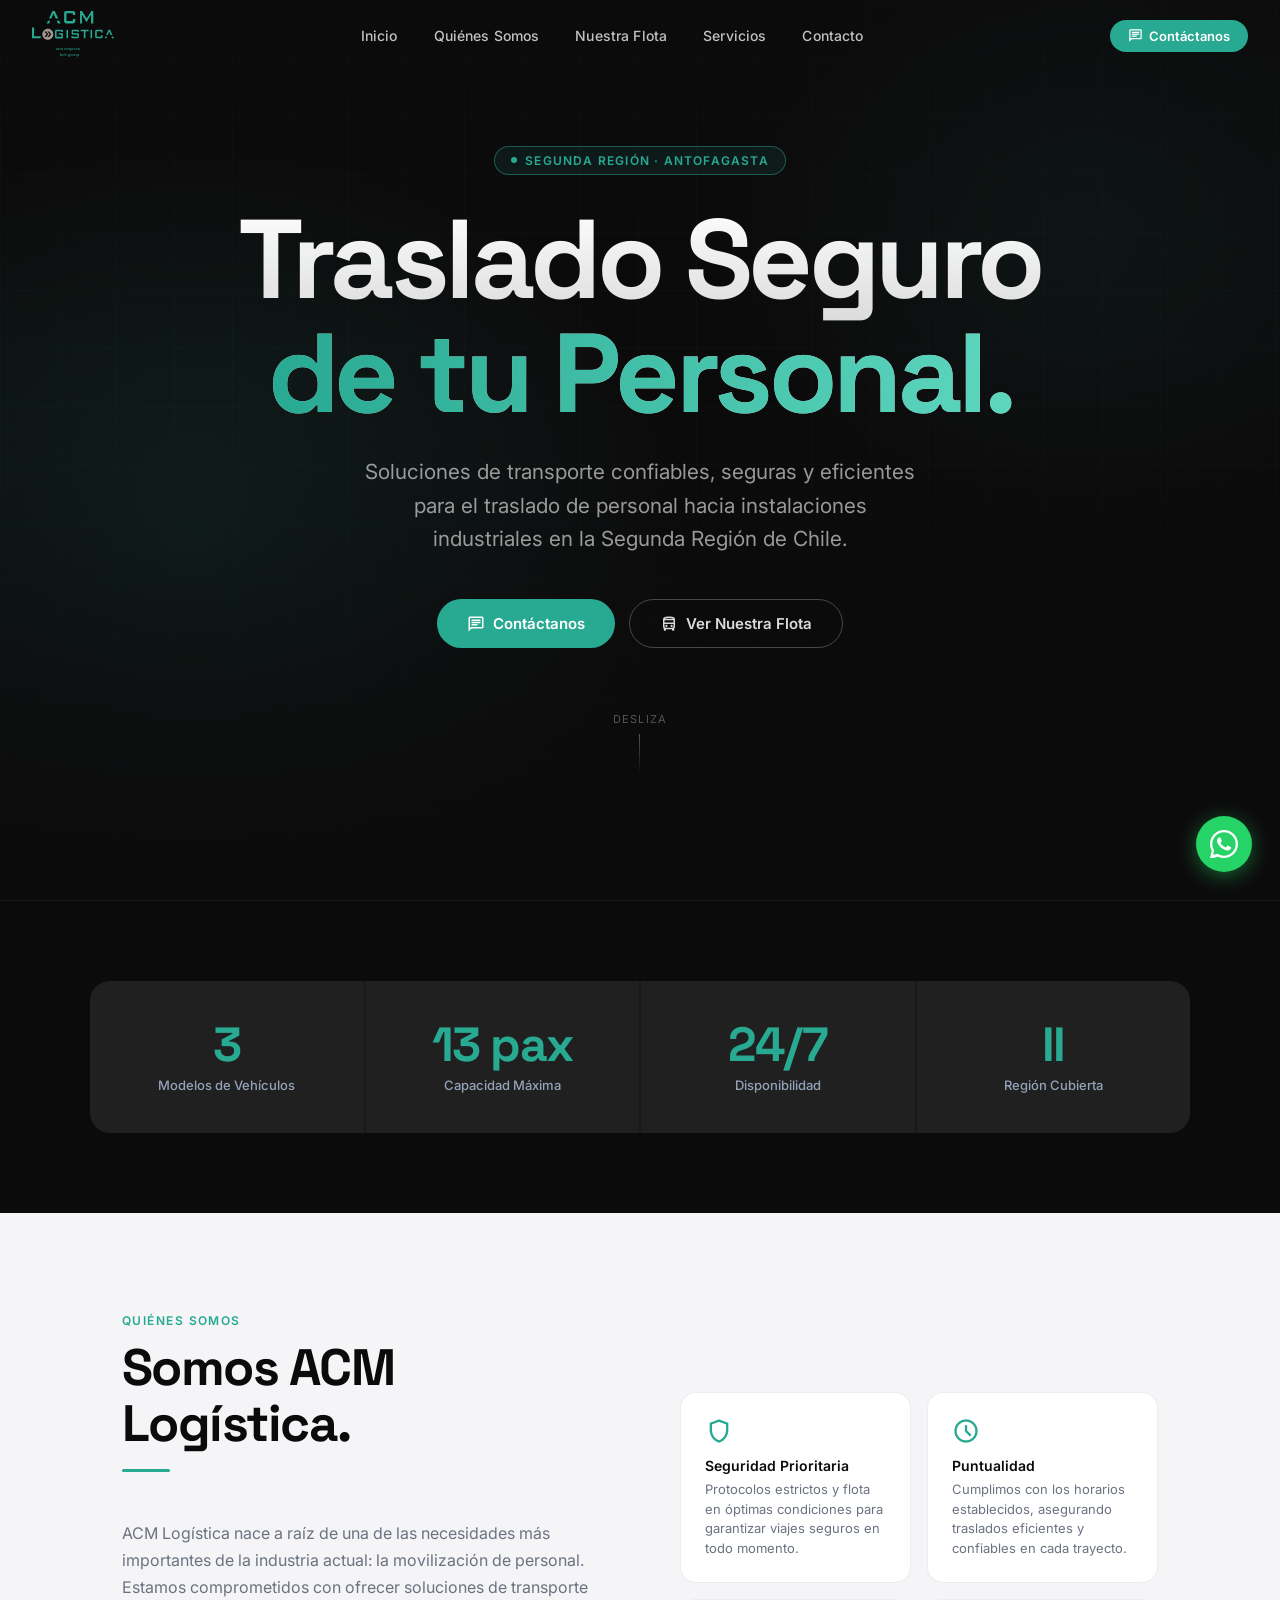
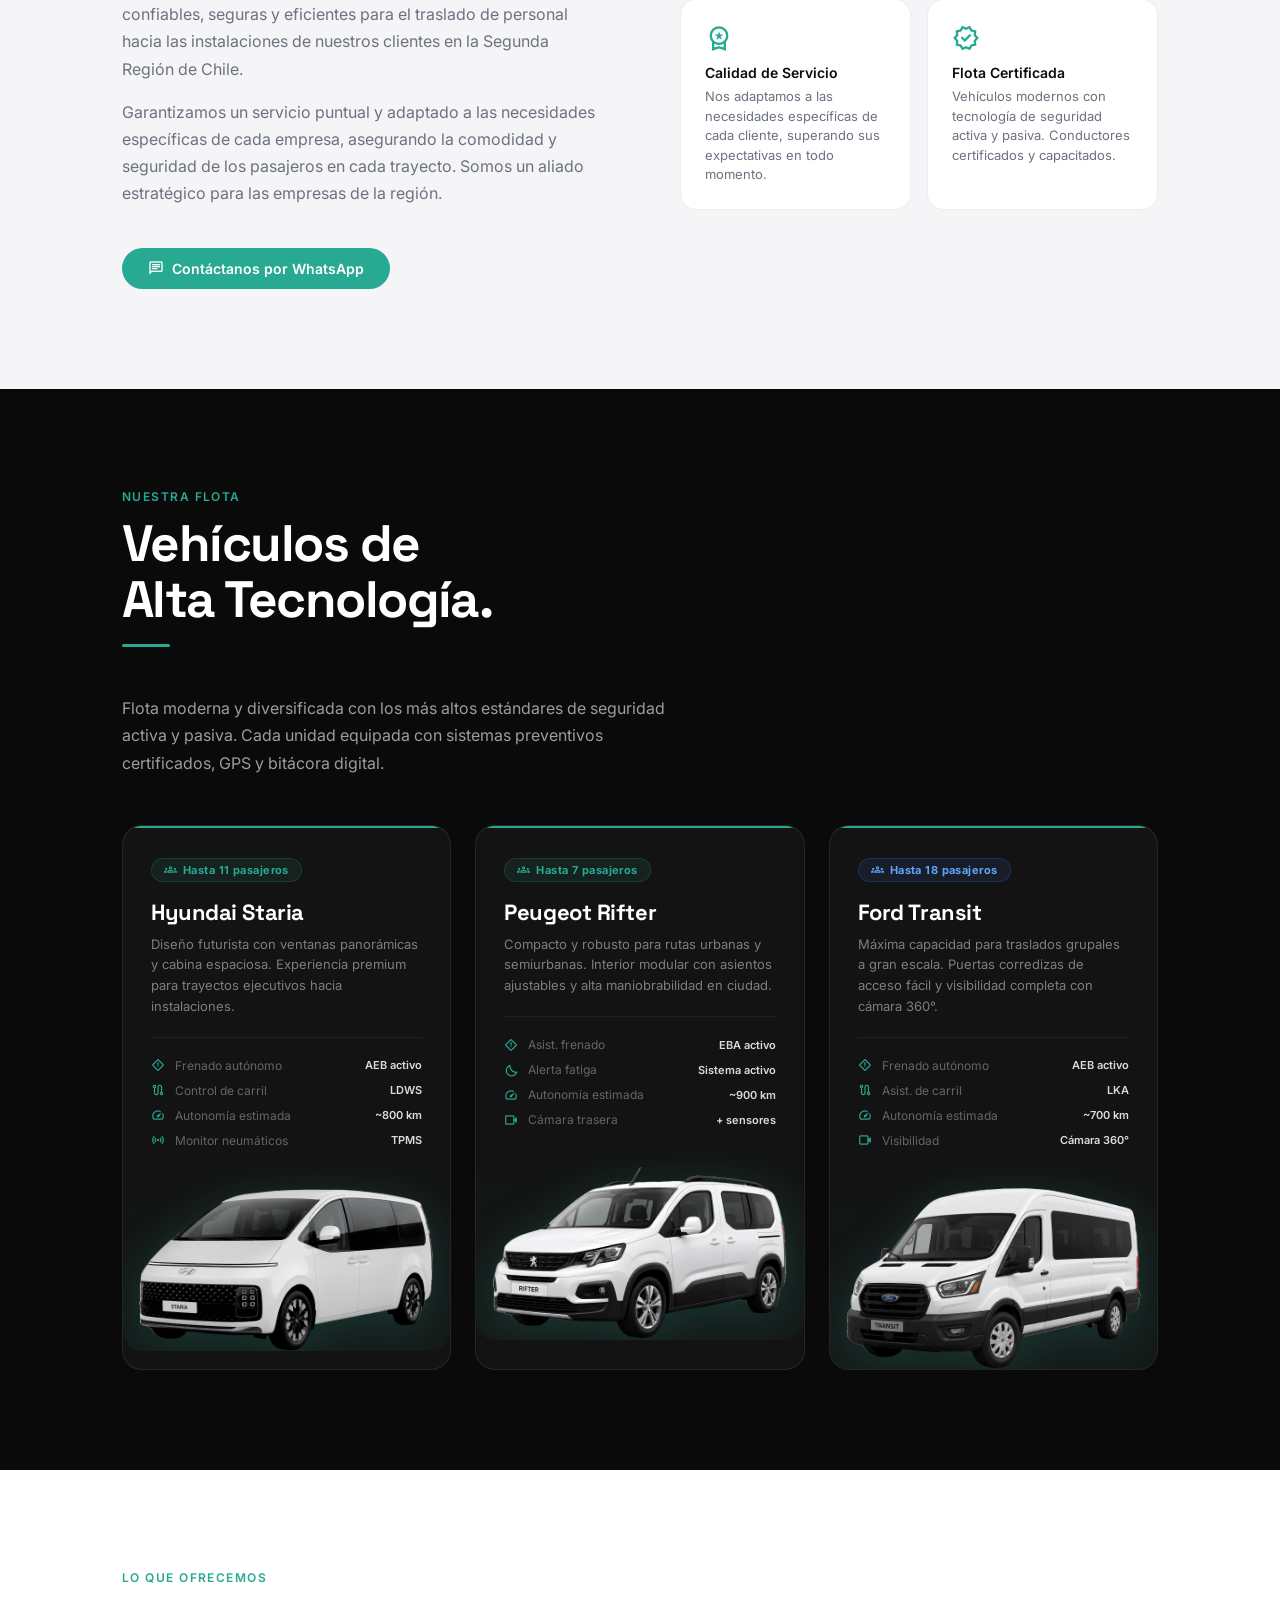
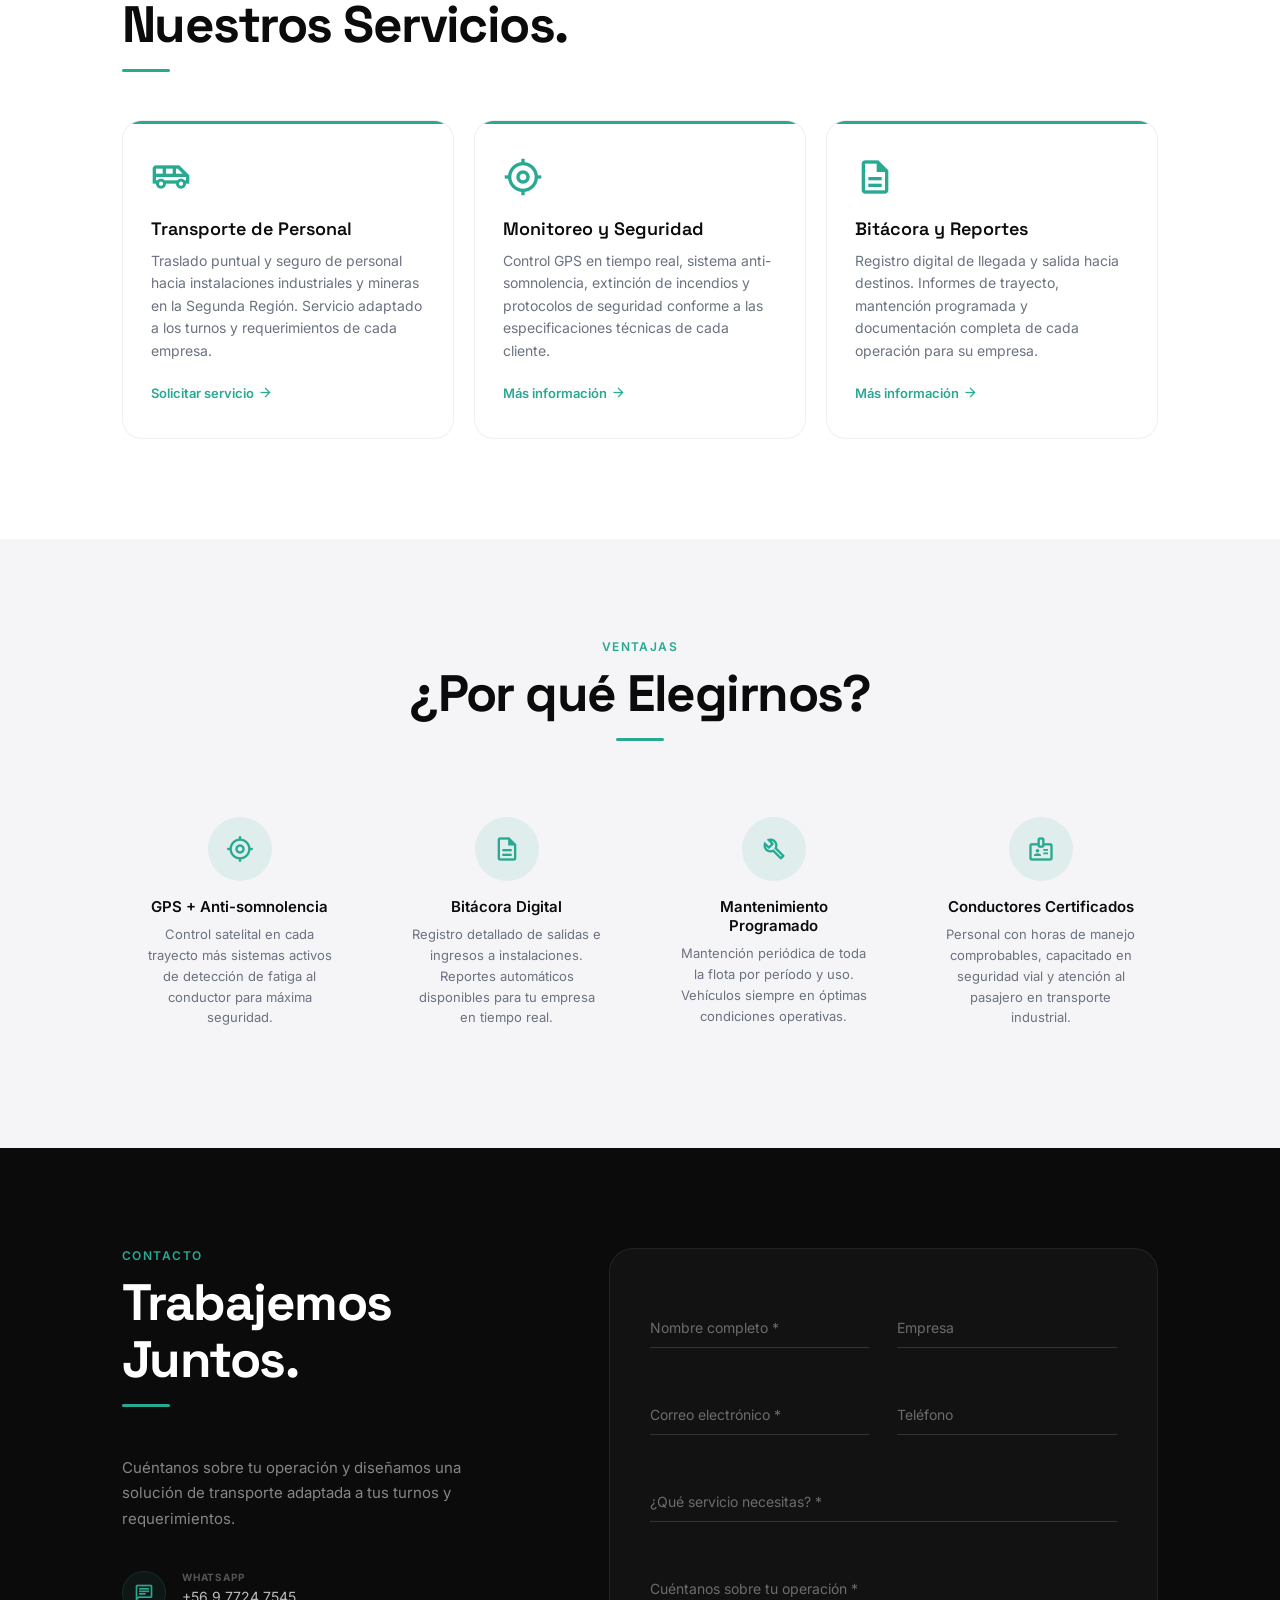
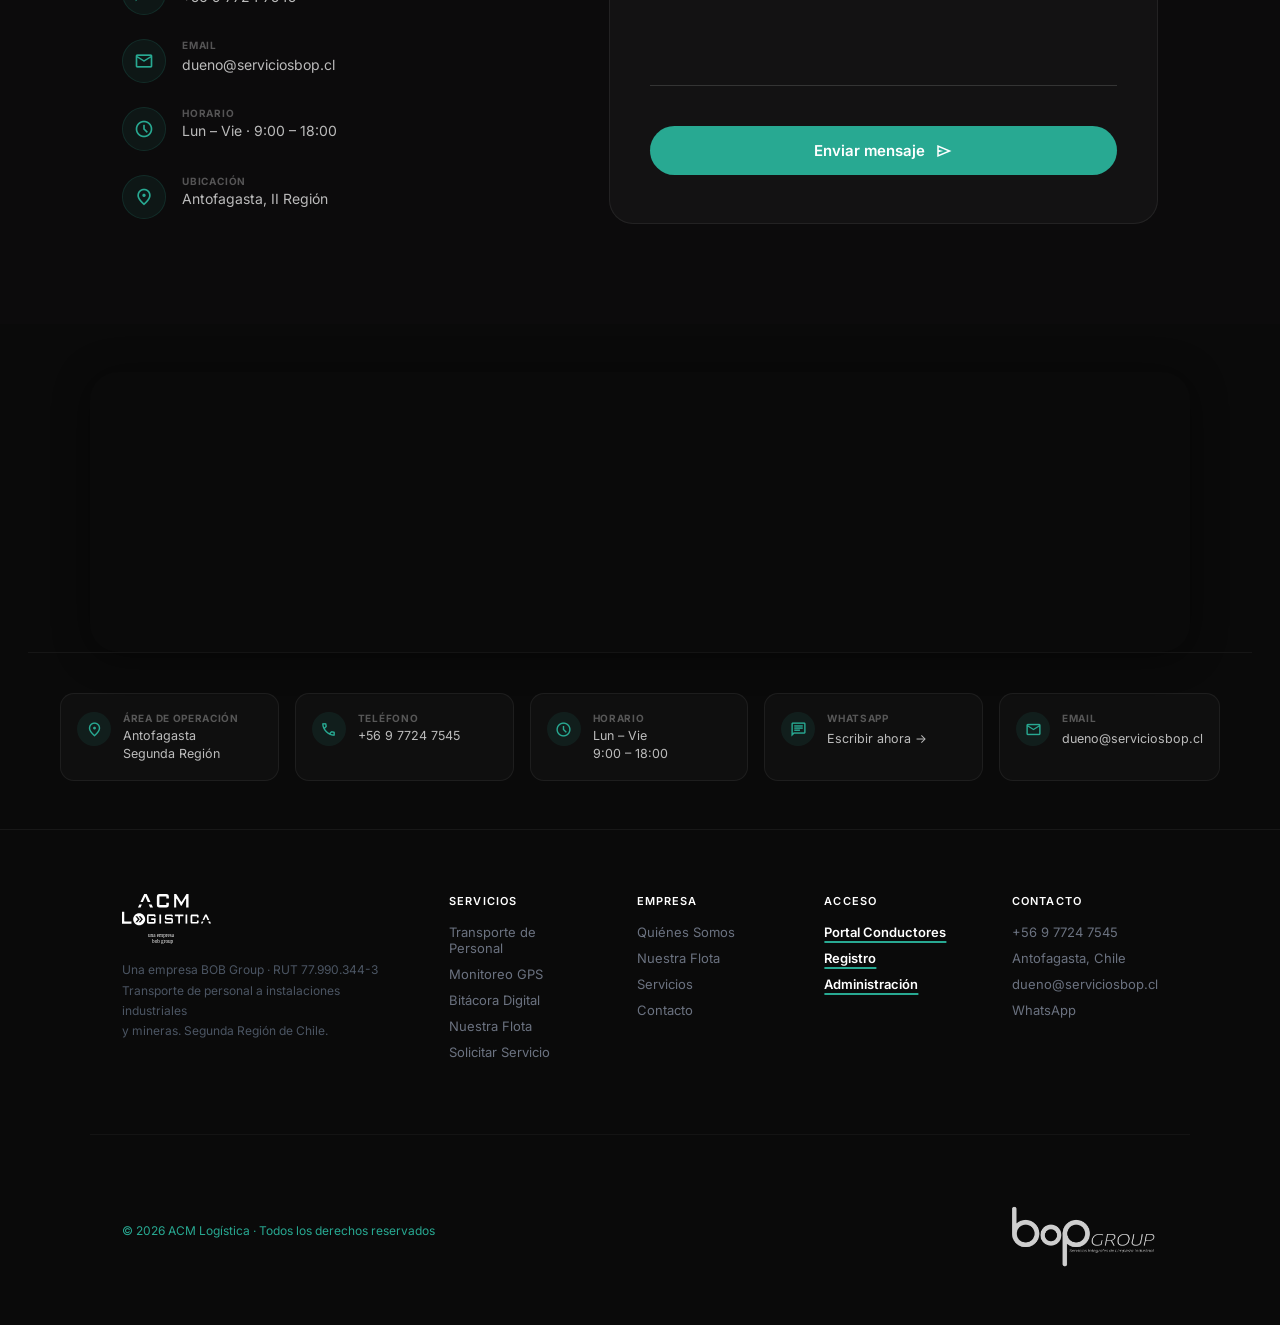
==== index.html @ b6cea701 "Initial deploy: ACM Logística landing + conductor form + admin dashboard Co-Authored-By: Claude Sonn" ====
<!DOCTYPE html>
<html lang="es">
<head>
<meta charset="utf-8">
<meta name="viewport" content="width=device-width, initial-scale=1.0">
<title>ACM Logística | Transporte de Personal a Instalaciones</title>
<meta name="description" content="ACM Logística ofrece transporte seguro y eficiente de personal hacia instalaciones industriales en la Segunda Región de Chile. Flota moderna, conductores certificados.">
<link href="https://fonts.googleapis.com/css2?family=Inter:wght@300;400;500;600&family=Space+Grotesk:wght@400;500;600;700;800&display=swap" rel="stylesheet">
<link href="https://fonts.googleapis.com/css2?family=Material+Symbols+Outlined:wght,FILL@100..700,0..1&display=swap" rel="stylesheet">
<style>
*, *::before, *::after { box-sizing: border-box; margin: 0; padding: 0; }

:root {
    --primary:   #28A992;
    --primary-d: #1d8a76;
    --dark:      #0C0B0C;
    --dark2:     #111111;
    --gray:      #94a3b8;
    --light:     #f5f5f7;
    --white:     #ffffff;
}

html { scroll-behavior: smooth; }

body {
    font-family: 'Inter', -apple-system, BlinkMacSystemFont, sans-serif;
    background: var(--dark);
    color: var(--white);
    overflow-x: hidden;
}

/* ── Video fijo de fondo ─────────────────────────────────── */
.video-bg {
    position: fixed;
    inset: 0;
    z-index: 0;
    pointer-events: none;
}
.video-bg video {
    width: 100%; height: 100%;
    object-fit: cover;
    display: block;
}
.video-bg-overlay {
    position: absolute;
    inset: 0;
    background: linear-gradient(
        to bottom,
        rgba(12,11,12,.52) 0%,
        rgba(12,11,12,.28) 40%,
        rgba(12,11,12,.82) 85%,
        rgba(12,11,12,1)   100%
    );
}

/* ── Header ─────────────────────────────────────────────── */
header {
    position: fixed;
    top: 0; left: 0; right: 0;
    z-index: 50;
    padding: 0 32px;
    height: 72px;
    display: flex;
    align-items: center;
    justify-content: space-between;
    transition: background .4s ease, backdrop-filter .4s ease, border-color .4s ease;
    border-bottom: 1px solid transparent;
}
header.scrolled {
    background: rgba(12,11,12,.82);
    backdrop-filter: blur(24px);
    -webkit-backdrop-filter: blur(24px);
    border-bottom-color: rgba(255,255,255,.06);
}
.nav-logo { height: 46px; width: auto; }
.nav-links { display: flex; gap: 36px; }
.nav-links a {
    color: rgba(255,255,255,.75);
    text-decoration: none;
    font-size: 14px;
    font-weight: 500;
    letter-spacing: .01em;
    transition: color .2s;
}
.nav-links a:hover { color: var(--primary); }
.nav-actions { display: flex; align-items: center; gap: 12px; }
.btn-nav {
    display: flex; align-items: center; gap: 6px;
    padding: 8px 18px;
    border-radius: 980px;
    font-size: 13px;
    font-weight: 600;
    text-decoration: none;
    background: var(--primary);
    color: #fff;
    transition: opacity .2s, transform .2s;
}
.btn-nav:hover { opacity: .85; transform: translateY(-1px); }
.menu-btn {
    display: none;
    background: none; border: none;
    color: var(--white); cursor: pointer;
    font-size: 26px;
}

/* Mobile menu */
.mobile-menu {
    display: none;
    position: fixed;
    top: 72px; left: 0; right: 0;
    background: rgba(12,11,12,.95);
    backdrop-filter: blur(24px);
    -webkit-backdrop-filter: blur(24px);
    border-bottom: 1px solid rgba(255,255,255,.06);
    padding: 24px 32px;
    flex-direction: column;
    gap: 20px;
    z-index: 49;
}
.mobile-menu.open { display: flex; }
.mobile-menu a {
    color: rgba(255,255,255,.8);
    text-decoration: none;
    font-size: 16px;
    font-weight: 500;
    transition: color .2s;
}
.mobile-menu a:hover { color: var(--primary); }
.mobile-menu .btn-nav { width: fit-content; }

/* ── Contenido (sobre el video) ──────────────────────────── */
.page-content {
    position: relative;
    z-index: 10;
}

/* ── Hero ───────────────────────────────────────────────── */
.hero {
    min-height: 100vh;
    display: flex;
    flex-direction: column;
    align-items: center;
    justify-content: center;
    text-align: center;
    padding: 120px 24px 100px;
}
.hero-badge {
    display: inline-flex; align-items: center; gap: 8px;
    padding: 6px 16px;
    border-radius: 980px;
    border: 1px solid rgba(40,169,146,.45);
    background: rgba(40,169,146,.1);
    font-size: 12px;
    font-weight: 600;
    letter-spacing: .1em;
    text-transform: uppercase;
    color: var(--primary);
    margin-bottom: 28px;
}
.hero-badge span { width: 6px; height: 6px; border-radius: 50%; background: var(--primary); animation: pulse 2s infinite; }
.hero-h1 {
    font-family: 'Space Grotesk', sans-serif;
    font-size: clamp(3.2rem, 9vw, 7rem);
    font-weight: 800;
    letter-spacing: -.04em;
    line-height: 1.02;
    margin-bottom: 24px;
    background: linear-gradient(180deg, #ffffff 0%, rgba(255,255,255,.72) 100%);
    -webkit-background-clip: text;
    -webkit-text-fill-color: transparent;
    background-clip: text;
}
.hero-h1 .accent {
    background: linear-gradient(90deg, #28A992, #5dd6be);
    -webkit-background-clip: text;
    -webkit-text-fill-color: transparent;
    background-clip: text;
}
.hero-sub {
    font-size: clamp(1rem, 2.5vw, 1.3rem);
    color: rgba(255,255,255,.58);
    max-width: 560px;
    line-height: 1.6;
    margin-bottom: 44px;
    font-weight: 400;
}
.hero-btns { display: flex; gap: 14px; flex-wrap: wrap; justify-content: center; }
.btn-primary {
    display: inline-flex; align-items: center; gap: 8px;
    padding: 14px 30px;
    border-radius: 980px;
    background: var(--primary);
    color: #fff;
    font-size: 15px;
    font-weight: 600;
    text-decoration: none;
    transition: transform .2s, box-shadow .2s;
    box-shadow: 0 0 0 0 rgba(40,169,146,0);
}
.btn-primary:hover {
    transform: translateY(-2px);
    box-shadow: 0 8px 28px rgba(40,169,146,.4);
}
.btn-secondary {
    display: inline-flex; align-items: center; gap: 8px;
    padding: 14px 30px;
    border-radius: 980px;
    border: 1px solid rgba(255,255,255,.25);
    color: rgba(255,255,255,.85);
    font-size: 15px;
    font-weight: 600;
    text-decoration: none;
    backdrop-filter: blur(8px);
    transition: border-color .2s, background .2s, transform .2s;
}
.btn-secondary:hover {
    border-color: rgba(255,255,255,.5);
    background: rgba(255,255,255,.06);
    transform: translateY(-2px);
}
.scroll-hint {
    margin-top: 64px;
    display: flex; flex-direction: column; align-items: center; gap: 8px;
    color: rgba(255,255,255,.3);
    font-size: 11px;
    letter-spacing: .1em;
    text-transform: uppercase;
}
.scroll-line {
    width: 1px; height: 40px;
    background: linear-gradient(to bottom, rgba(255,255,255,.3), transparent);
    animation: scroll-anim 2s ease-in-out infinite;
}
@keyframes scroll-anim {
    0%, 100% { transform: scaleY(1); opacity: .5; }
    50%       { transform: scaleY(.5); opacity: 1; }
}

/* ── Stats ─────────────────────────────────────────────── */
.stats-section {
    background: var(--dark);
    padding: 80px 32px;
    border-top: 1px solid rgba(255,255,255,.06);
}
.stats-grid {
    max-width: 1100px;
    margin: 0 auto;
    display: grid;
    grid-template-columns: repeat(4, 1fr);
    gap: 2px;
    background: rgba(255,255,255,.06);
    border-radius: 20px;
    overflow: hidden;
}
.stat-card {
    background: rgba(255,255,255,.03);
    padding: 40px 24px;
    text-align: center;
    transition: background .2s;
}
.stat-card:hover { background: rgba(40,169,146,.08); }
.stat-num {
    font-family: 'Space Grotesk', sans-serif;
    font-size: 3rem;
    font-weight: 700;
    color: var(--primary);
    letter-spacing: -.03em;
    line-height: 1;
    margin-bottom: 8px;
}
.stat-label { font-size: 13px; color: var(--gray); font-weight: 500; }

/* ── Sección genérica ──────────────────────────────────── */
.section-light  { background: var(--light); color: var(--dark); }
.section-white  { background: var(--white); color: var(--dark); }
.section-dark   { background: var(--dark);  color: var(--white); }
.section-dark2  { background: #0a0a0a;      color: var(--white); }

.section-inner {
    max-width: 1100px;
    margin: 0 auto;
    padding: 100px 32px;
}
.section-label {
    font-size: 12px;
    font-weight: 600;
    letter-spacing: .12em;
    text-transform: uppercase;
    color: var(--primary);
    margin-bottom: 12px;
}
.section-h2 {
    font-family: 'Space Grotesk', sans-serif;
    font-size: clamp(2rem, 5vw, 3.2rem);
    font-weight: 700;
    letter-spacing: -.03em;
    line-height: 1.1;
    margin-bottom: 16px;
}
.section-sub {
    font-size: 16px;
    line-height: 1.7;
    color: #6b7280;
    max-width: 560px;
}
.section-sub-white { color: rgba(255,255,255,.6); }
.divider { width: 48px; height: 3px; background: var(--primary); border-radius: 2px; margin: 16px 0 48px; }

/* ── Quiénes somos ─────────────────────────────────────── */
.nosotros-grid {
    display: grid;
    grid-template-columns: 1fr 1fr;
    gap: 80px;
    align-items: center;
}
.feature-grid { display: grid; grid-template-columns: 1fr 1fr; gap: 16px; }
.feature-card {
    background: #fff;
    border: 1px solid rgba(0,0,0,.07);
    border-radius: 16px;
    padding: 24px;
    transition: transform .2s, box-shadow .2s;
}
.feature-card:hover { transform: translateY(-3px); box-shadow: 0 12px 30px rgba(0,0,0,.08); }
.feature-icon {
    font-size: 28px;
    margin-bottom: 12px;
    display: block;
    color: var(--primary);
}
.feature-card h4 { font-size: 14px; font-weight: 600; color: var(--dark); margin-bottom: 6px; }
.feature-card p  { font-size: 13px; color: #6b7280; line-height: 1.5; }

/* ── Flota ──────────────────────────────────────────────── */
.fleet-grid {
    display: grid;
    grid-template-columns: repeat(3, 1fr);
    gap: 24px;
    margin-top: 48px;
}
.fleet-card {
    background: rgba(255,255,255,.04);
    border: 1px solid rgba(255,255,255,.08);
    border-radius: 20px;
    padding: 32px 28px;
    transition: border-color .25s, transform .25s;
    position: relative;
    overflow: hidden;
}
.fleet-card::before {
    content: '';
    position: absolute;
    top: 0; left: 0; right: 0;
    height: 2px;
    background: var(--primary);
    border-radius: 2px 2px 0 0;
}
.fleet-card:hover {
    border-color: rgba(40,169,146,.3);
    transform: translateY(-4px);
}
.fleet-cap-badge {
    display: inline-flex; align-items: center; gap: 6px;
    padding: 4px 12px;
    border-radius: 980px;
    background: rgba(40,169,146,.1);
    border: 1px solid rgba(40,169,146,.2);
    font-size: 11px;
    font-weight: 700;
    color: var(--primary);
    letter-spacing: .04em;
    margin-bottom: 16px;
}
.fleet-model {
    font-family: 'Space Grotesk', sans-serif;
    font-size: 22px;
    font-weight: 700;
    color: #fff;
    margin-bottom: 8px;
    letter-spacing: -.02em;
}
.fleet-desc {
    font-size: 13px;
    color: rgba(255,255,255,.45);
    line-height: 1.6;
    margin-bottom: 20px;
}
.fleet-specs {
    display: flex;
    flex-direction: column;
    gap: 10px;
    border-top: 1px solid rgba(255,255,255,.06);
    padding-top: 20px;
}
.fleet-spec-row {
    display: flex;
    align-items: center;
    gap: 10px;
    font-size: 12px;
}
.fleet-spec-row .material-symbols-outlined { font-size: 14px; color: var(--primary); flex-shrink: 0; }
.fleet-spec-label { color: rgba(255,255,255,.35); flex: 1; }
.fleet-spec-val { color: rgba(255,255,255,.85); font-weight: 600; font-size: 11px; }

/* ── Servicios ─────────────────────────────────────────── */
.services-grid { display: grid; grid-template-columns: repeat(3, 1fr); gap: 20px; }
.service-card {
    background: #fff;
    border-radius: 20px;
    padding: 36px 28px;
    border: 1px solid rgba(0,0,0,.06);
    transition: transform .25s, box-shadow .25s;
    position: relative;
    overflow: hidden;
}
.service-card::before {
    content: '';
    position: absolute;
    top: 0; left: 0; right: 0;
    height: 3px;
    background: var(--primary);
    border-radius: 3px 3px 0 0;
}
.service-card:hover { transform: translateY(-6px); box-shadow: 0 20px 50px rgba(0,0,0,.1); }
.service-icon { font-size: 40px; color: var(--primary); margin-bottom: 20px; display: block; }
.service-card h3 { font-size: 18px; font-weight: 600; color: var(--dark); margin-bottom: 10px; font-family: 'Space Grotesk', sans-serif; }
.service-card p  { font-size: 14px; color: #6b7280; line-height: 1.6; margin-bottom: 20px; }
.service-link {
    display: inline-flex; align-items: center; gap: 4px;
    font-size: 13px; font-weight: 600;
    color: var(--primary); text-decoration: none;
    transition: gap .2s;
}
.service-link:hover { gap: 8px; }

/* ── Por qué elegirnos ─────────────────────────────────── */
.why-grid { display: grid; grid-template-columns: repeat(4, 1fr); gap: 32px; }
.why-item { text-align: center; padding: 20px; }
.why-icon-wrap {
    width: 64px; height: 64px;
    border-radius: 50%;
    background: rgba(40,169,146,.1);
    display: flex; align-items: center; justify-content: center;
    margin: 0 auto 16px;
    transition: background .2s, transform .2s;
}
.why-item:hover .why-icon-wrap { background: rgba(40,169,146,.2); transform: scale(1.08); }
.why-icon-wrap span { font-size: 28px; color: var(--primary); }
.why-item h4 { font-size: 15px; font-weight: 600; color: var(--dark); margin-bottom: 8px; }
.why-item p  { font-size: 13px; color: #6b7280; line-height: 1.6; }

/* ── CTA section ───────────────────────────────────────── */
.cta-wrap {
    text-align: center;
    max-width: 700px;
    margin: 0 auto;
}
.cta-wrap .section-h2 { color: var(--white); }
.cta-wrap .section-sub { color: rgba(255,255,255,.5); margin: 0 auto 40px; }

/* ── Mapa ────────────────────────────────────────────────── */
.map-section { background: #0a0a0a; position: relative; z-index: 10; padding: 48px 28px 0; }
.map-iframe-wrap {
    max-width: 1100px;
    margin: 0 auto;
    border-radius: 28px;
    overflow: hidden;
    line-height: 0;
    height: 280px;
    transition: height .6s cubic-bezier(.25,1,.5,1), box-shadow .6s;
    box-shadow: 0 4px 36px rgba(0,0,0,.45);
    cursor: pointer;
}
.map-iframe-wrap:hover,
.map-iframe-wrap.map-expanded {
    height: 500px;
    box-shadow: 0 16px 64px rgba(40,169,146,.14), 0 4px 36px rgba(0,0,0,.55);
}
.map-iframe-wrap iframe {
    width: 100%;
    height: 500px;
    border: 0;
    display: block;
    pointer-events: none;
}
.map-iframe-wrap:hover iframe,
.map-iframe-wrap.map-expanded iframe { pointer-events: auto; }
.map-strip {
    max-width: 1300px;
    margin: 0 auto;
    padding: 40px 32px 48px;
    display: grid;
    grid-template-columns: repeat(5, 1fr);
    gap: 16px;
    border-top: 1px solid rgba(255,255,255,.05);
}
.mic {
    display: flex; align-items: flex-start; gap: 12px;
    padding: 18px 16px;
    background: rgba(255,255,255,.025);
    border: 1px solid rgba(255,255,255,.06);
    border-radius: 14px;
    transition: border-color .2s, background .2s;
}
.mic:hover { border-color: rgba(40,169,146,.22); background: rgba(40,169,146,.04); }
.mic-icon {
    width: 34px; height: 34px; flex-shrink: 0;
    border-radius: 50%;
    background: rgba(40,169,146,.1);
    display: flex; align-items: center; justify-content: center;
}
.mic-icon span { font-size: 17px; color: var(--primary); }
.mic-title { font-size: 10px; font-weight: 700; letter-spacing: .07em; text-transform: uppercase; color: rgba(255,255,255,.3); margin-bottom: 3px; }
.mic-val { font-size: 12.5px; color: rgba(255,255,255,.72); text-decoration: none; line-height: 1.4; }
a.mic-val:hover { color: var(--primary); }

/* ── Imagen en tarjetas de flota ─────────────────────────── */
.fleet-img-area {
    margin: 20px -28px -32px;
    padding: 20px 16px 0;
    min-height: 170px;
    display: flex;
    align-items: flex-end;
    justify-content: center;
    background: linear-gradient(to bottom, transparent 0%, rgba(40,169,146,.045) 100%);
    border-radius: 0 0 20px 20px;
    overflow: hidden;
}
.fleet-img-area img {
    width: 100%;
    max-height: 185px;
    object-fit: contain;
    object-position: bottom center;
    filter: drop-shadow(0 6px 22px rgba(40,169,146,.22));
    transition: transform .45s cubic-bezier(.25,1,.5,1);
}
.fleet-card:hover .fleet-img-area img {
    transform: scale(1.05) translateY(-7px);
}

/* ── Footer ─────────────────────────────────────────────── */
footer {
    background: #0a0a0a;
    border-top: 1px solid rgba(255,255,255,.06);
    position: relative;
    z-index: 10;
}
.footer-grid {
    max-width: 1100px;
    margin: 0 auto;
    padding: 64px 32px;
    display: grid;
    grid-template-columns: 2fr 1fr 1fr 1fr 1fr;
    gap: 48px;
}
.footer-brand p { font-size: 12px; color: #4b5563; line-height: 1.7; margin-top: 12px; }
.footer-col h4 {
    font-size: 11px; font-weight: 600;
    letter-spacing: .1em; text-transform: uppercase;
    color: #fff; margin-bottom: 16px;
}
.footer-col a, .footer-col span {
    display: block;
    font-size: 13px;
    color: #6b7280;
    text-decoration: none;
    margin-bottom: 10px;
    transition: color .2s;
}
.footer-col a:hover { color: var(--primary); }
.footer-col a.footer-access-link {
    color: #fff;
    font-weight: 600;
    text-decoration: underline;
    text-decoration-color: var(--primary);
    text-decoration-thickness: 2px;
    text-underline-offset: 4px;
    transition: color .2s, text-decoration-color .2s;
}
.footer-col a.footer-access-link:hover {
    color: var(--primary);
    text-decoration-color: var(--primary);
}
.footer-bottom {
    border-top: 1px solid rgba(255,255,255,.04);
    padding: 20px 32px;
    max-width: 1100px;
    margin: 0 auto;
    display: flex;
    justify-content: space-between;
    align-items: center;
    font-size: 12px;
    color: var(--primary);
}
.footer-bop-logo {
    height: 150px;
    width: auto;
    opacity: .8;
    filter: brightness(0) invert(1);
    transition: opacity .3s;
    flex-shrink: 0;
}
.footer-bop-logo:hover { opacity: 1; }

/* ── WhatsApp float ─────────────────────────────────────── */
.wa-float {
    position: fixed;
    bottom: 28px; right: 28px;
    z-index: 999;
    width: 56px; height: 56px;
    background: #25D366;
    border-radius: 50%;
    display: flex; align-items: center; justify-content: center;
    box-shadow: 0 4px 20px rgba(37,211,102,.45);
    transition: transform .2s, box-shadow .2s;
    text-decoration: none;
}
.wa-float:hover { transform: scale(1.1); box-shadow: 0 8px 32px rgba(37,211,102,.55); }

/* ── Fade-in animation ─────────────────────────────────── */
.fi {
    opacity: 0;
    transform: translateY(32px);
    transition: opacity .85s cubic-bezier(.25,1,.5,1), transform .85s cubic-bezier(.25,1,.5,1);
}
.fi.visible { opacity: 1; transform: translateY(0); }
.fi-d1 { transition-delay: .1s; }
.fi-d2 { transition-delay: .2s; }
.fi-d3 { transition-delay: .3s; }
.fi-d4 { transition-delay: .4s; }

/* ── Pulse ──────────────────────────────────────────────── */
@keyframes pulse {
    0%, 100% { opacity: 1; }
    50%       { opacity: .4; }
}

/* ── Video fallback (cuando no hay archivo de video) ────── */
.video-fallback {
    position: absolute;
    inset: 0;
    background:
        radial-gradient(ellipse 70% 80% at 15% 60%, rgba(40,169,146,.2) 0%, transparent 55%),
        radial-gradient(ellipse 50% 60% at 85% 25%, rgba(40,169,146,.1) 0%, transparent 55%),
        #0c0b0c;
}
.video-fallback-grid {
    position: absolute;
    inset: 0;
    background-image:
        linear-gradient(rgba(40,169,146,.045) 1px, transparent 1px),
        linear-gradient(90deg, rgba(40,169,146,.045) 1px, transparent 1px);
    background-size: 58px 58px;
    animation: vgrid 20s linear infinite;
}
@keyframes vgrid {
    0%   { background-position: 0 0, 0 0; }
    100% { background-position: 0 58px, 58px 0; }
}
#bg-video { opacity: 0; transition: opacity 1.4s ease; }
#bg-video.vid-loaded { opacity: 1; }

/* ── Contacto ──────────────────────────────────────────── */
.contact-layout {
    display: grid;
    grid-template-columns: 1fr 1.35fr;
    gap: 80px;
    align-items: start;
}
.contact-info-list { display: flex; flex-direction: column; gap: 24px; }
.ci-row  { display: flex; align-items: flex-start; gap: 16px; }
.ci-icon {
    width: 44px; height: 44px; flex-shrink: 0;
    border-radius: 50%;
    background: rgba(40,169,146,.08);
    border: 1px solid rgba(40,169,146,.15);
    display: flex; align-items: center; justify-content: center;
}
.ci-icon span  { font-size: 20px; color: var(--primary); }
.ci-label { font-size: 10px; font-weight: 700; letter-spacing: .08em; text-transform: uppercase; color: rgba(255,255,255,.3); margin-bottom: 3px; }
.ci-val   { font-size: 14px; color: rgba(255,255,255,.72); text-decoration: none; transition: color .2s; }
a.ci-val:hover { color: var(--primary); }

.contact-card {
    background: rgba(255,255,255,.03);
    border: 1px solid rgba(255,255,255,.07);
    border-radius: 24px;
    padding: 48px 40px;
}

/* Campos flotantes */
.cform-grid  { display: grid; grid-template-columns: 1fr 1fr; gap: 0 28px; }
.cform-field { position: relative; margin-bottom: 36px; }
.cform-field input,
.cform-field textarea,
.cform-field select {
    width: 100%;
    background: transparent;
    border: none;
    border-bottom: 1px solid rgba(255,255,255,.14);
    color: #fff;
    padding: 22px 0 9px;
    font-size: 15px;
    font-family: 'Inter', sans-serif;
    outline: none;
    transition: border-color .25s;
    border-radius: 0;
    -webkit-appearance: none;
}
.cform-field textarea { resize: none; line-height: 1.6; }
.cform-field select   { cursor: pointer; }
.cform-field select option { background: #111; color: #fff; }
.cform-field label {
    position: absolute;
    left: 0; top: 22px;
    font-size: 14px;
    color: rgba(255,255,255,.38);
    pointer-events: none;
    transition: all .22s cubic-bezier(.4,0,.2,1);
}
.cform-bar {
    position: absolute;
    bottom: 0; left: 0;
    height: 2px; width: 0;
    background: var(--primary);
    transition: width .3s cubic-bezier(.4,0,.2,1);
    display: block;
}
.cform-field input:focus ~ label,
.cform-field input:not(:placeholder-shown) ~ label,
.cform-field textarea:focus ~ label,
.cform-field textarea:not(:placeholder-shown) ~ label,
.cform-field.filled label {
    top: 3px; font-size: 10px; font-weight: 700;
    color: var(--primary); letter-spacing: .08em; text-transform: uppercase;
}
.cform-field input:focus ~ .cform-bar,
.cform-field textarea:focus ~ .cform-bar,
.cform-field select:focus ~ .cform-bar { width: 100%; }
.cform-field.err input,
.cform-field.err textarea,
.cform-field.err select  { border-bottom-color: #ef4444; }
.cform-field.err label   { color: #ef4444 !important; }
.cform-field.err .cform-bar { background: #ef4444; width: 100%; }
.cform-errtxt {
    position: absolute; left: 0; bottom: -17px;
    font-size: 10px; color: #f87171; display: none;
}
.cform-field.err .cform-errtxt { display: block; }

.cform-submit {
    display: flex; align-items: center; justify-content: center; gap: 10px;
    width: 100%; padding: 15px 32px;
    border-radius: 980px; background: var(--primary); color: #fff;
    font-size: 15px; font-weight: 600; border: none; cursor: pointer;
    font-family: 'Inter', sans-serif;
    transition: transform .2s, box-shadow .2s, opacity .2s;
    margin-top: 8px;
}
.cform-submit:hover  { transform: translateY(-2px); box-shadow: 0 8px 28px rgba(40,169,146,.4); }
.cform-submit:active { transform: translateY(0); }
.cform-submit:disabled { opacity: .55; cursor: not-allowed; transform: none; box-shadow: none; }
.cf-spinner {
    width: 18px; height: 18px;
    border: 2px solid rgba(255,255,255,.3);
    border-top-color: #fff;
    border-radius: 50%;
    animation: spin .7s linear infinite;
    display: none; flex-shrink: 0;
}
@keyframes spin { to { transform: rotate(360deg); } }
.cform-submit.loading .cf-spinner { display: block; }
.cform-submit.loading .cf-icon,
.cform-submit.loading .cf-lbl  { display: none; }

.cf-success {
    display: none; flex-direction: column;
    align-items: center; text-align: center; padding: 32px 20px; gap: 16px;
}
.cf-success.show { display: flex; animation: scaleIn .4s cubic-bezier(.34,1.56,.64,1); }
@keyframes scaleIn { from { transform:scale(.85); opacity:0; } to { transform:scale(1); opacity:1; } }
.cf-success-ring {
    width: 80px; height: 80px; border-radius: 50%;
    border: 2px solid var(--primary); background: rgba(40,169,146,.1);
    display: flex; align-items: center; justify-content: center;
}
.cf-success-ring span { font-size: 40px; color: var(--primary); font-variation-settings:'FILL' 1; }
.cf-success h3 { font-family: 'Space Grotesk', sans-serif; font-size: 22px; font-weight: 700; color: #fff; }
.cf-success p  { font-size: 14px; color: rgba(255,255,255,.5); max-width: 280px; line-height: 1.6; }
.cf-retry {
    padding: 8px 22px; border-radius: 980px;
    border: 1px solid rgba(255,255,255,.18); background: none;
    color: rgba(255,255,255,.6); font-size: 13px; cursor: pointer;
    font-family: 'Inter', sans-serif; transition: border-color .2s, color .2s;
}
.cf-retry:hover { border-color: var(--primary); color: var(--primary); }

@media (max-width: 900px) {
    .contact-layout { grid-template-columns: 1fr; gap: 48px; }
    .cform-grid { grid-template-columns: 1fr; gap: 0; }
    .contact-card { padding: 28px 20px; }
}

/* ── Material icons ─────────────────────────────────────── */
.material-symbols-outlined { font-variation-settings: 'FILL' 0, 'wght' 400, 'GRAD' 0, 'opsz' 24; vertical-align: middle; }

/* ── Responsive ─────────────────────────────────────────── */
@media (max-width: 900px) {
    .nav-links { display: none; }
    .nav-actions .btn-nav { display: none; }
    .menu-btn { display: block; }
    .stats-grid { grid-template-columns: repeat(2, 1fr); }
    .nosotros-grid { grid-template-columns: 1fr; gap: 48px; }
    .services-grid { grid-template-columns: 1fr; }
    .why-grid { grid-template-columns: repeat(2, 1fr); }
    .footer-grid { grid-template-columns: 1fr 1fr; }
    .footer-brand { grid-column: 1 / -1; }
    .footer-bottom { flex-direction: column; gap: 6px; text-align: center; }
    .fleet-grid { grid-template-columns: 1fr 1fr; }
    .map-strip  { grid-template-columns: repeat(3, 1fr); }
    .map-section { padding: 32px 16px 0; }
    .map-iframe-wrap { height: 220px; border-radius: 20px; }
    .map-iframe-wrap:hover { height: 220px; }
    .map-iframe-wrap.map-expanded { height: 380px; }
    .map-iframe-wrap iframe { height: 380px; }
}
@media (max-width: 600px) {
    header { padding: 0 20px; }
    .hero-btns { flex-direction: column; align-items: center; }
    .stats-grid { grid-template-columns: 1fr 1fr; }
    .feature-grid { grid-template-columns: 1fr; }
    .why-grid { grid-template-columns: 1fr 1fr; }
    .section-inner { padding: 72px 20px; }
    .fleet-grid { grid-template-columns: 1fr; }
    .map-strip  { grid-template-columns: 1fr 1fr; padding: 28px 16px 36px; }
    .map-section { padding: 24px 12px 0; }
    .map-iframe-wrap { height: 180px; border-radius: 16px; }
    .map-iframe-wrap:hover { height: 180px; }
    .map-iframe-wrap.map-expanded { height: 320px; }
    .map-iframe-wrap iframe { height: 320px; }
}
</style>
</head>
<body>

<!-- ══════════════════════ VIDEO FIJO DE FONDO ══════════════════════════ -->
<div class="video-bg">
    <div class="video-fallback">
        <div class="video-fallback-grid"></div>
    </div>
    <video id="bg-video" autoplay loop muted playsinline>
        <source src="./assets/video/camiones.mp4" type="video/mp4">
    </video>
    <div class="video-bg-overlay"></div>
</div>

<!-- ══════════════════════ HEADER ══════════════════════════════════════ -->
<header id="main-header">
    <a href="#">
        <img src="./assets/Recurso 23Isologo.svg" alt="ACM Logística" class="nav-logo">
    </a>
    <nav class="nav-links">
        <a href="#">Inicio</a>
        <a href="#nosotros">Quiénes Somos</a>
        <a href="#flota">Nuestra Flota</a>
        <a href="#servicios">Servicios</a>
        <a href="#contacto">Contacto</a>
    </nav>
    <div class="nav-actions">
        <a href="https://wa.me/56977247545" target="_blank" class="btn-nav">
            <span class="material-symbols-outlined" style="font-size:15px;">chat</span>
            Contáctanos
        </a>
        <button class="menu-btn" id="menu-btn" aria-label="Menú">
            <span class="material-symbols-outlined" id="menu-icon">menu</span>
        </button>
    </div>
</header>

<!-- Mobile menu -->
<div class="mobile-menu" id="mobile-menu">
    <a href="#" onclick="closeMobileMenu()">Inicio</a>
    <a href="#nosotros" onclick="closeMobileMenu()">Quiénes Somos</a>
    <a href="#flota" onclick="closeMobileMenu()">Nuestra Flota</a>
    <a href="#servicios" onclick="closeMobileMenu()">Servicios</a>
    <a href="#contacto" onclick="closeMobileMenu()">Contacto</a>
    <a href="https://wa.me/56977247545" target="_blank" class="btn-nav" style="width:fit-content;">
        <span class="material-symbols-outlined" style="font-size:15px;">chat</span>
        Contáctanos
    </a>
</div>

<!-- ══════════════════════ CONTENIDO DE LA PÁGINA ══════════════════════ -->
<div class="page-content">

    <!-- ── HERO ──────────────────────────────────────────────────────── -->
    <section class="hero">
        <div class="hero-badge fi">
            <span></span> Segunda Región · Antofagasta
        </div>
        <h1 class="hero-h1 fi fi-d1">
            Traslado Seguro<br>
            <span class="accent">de tu Personal.</span>
        </h1>
        <p class="hero-sub fi fi-d2">
            Soluciones de transporte confiables, seguras y eficientes para el traslado de personal hacia instalaciones industriales en la Segunda Región de Chile.
        </p>
        <div class="hero-btns fi fi-d3">
            <a href="https://wa.me/56977247545" target="_blank" class="btn-primary">
                <span class="material-symbols-outlined" style="font-size:18px;">chat</span>
                Contáctanos
            </a>
            <a href="#flota" class="btn-secondary">
                <span class="material-symbols-outlined" style="font-size:18px;">directions_bus</span>
                Ver Nuestra Flota
            </a>
        </div>
        <div class="scroll-hint fi fi-d4">
            <span>Desliza</span>
            <div class="scroll-line"></div>
        </div>
    </section>

    <!-- ── STATS ──────────────────────────────────────────────────────── -->
    <section class="stats-section" id="stats-section">
        <div class="stats-grid">
            <div class="stat-card fi">
                <div class="stat-num">3</div>
                <div class="stat-label">Modelos de Vehículos</div>
            </div>
            <div class="stat-card fi fi-d1">
                <div class="stat-num" data-target="18" data-suffix=" pax">0 pax</div>
                <div class="stat-label">Capacidad Máxima</div>
            </div>
            <div class="stat-card fi fi-d2">
                <div class="stat-num">24/7</div>
                <div class="stat-label">Disponibilidad</div>
            </div>
            <div class="stat-card fi fi-d3">
                <div class="stat-num">II</div>
                <div class="stat-label">Región Cubierta</div>
            </div>
        </div>
    </section>

    <!-- ── QUIÉNES SOMOS ──────────────────────────────────────────────── -->
    <section class="section-light" id="nosotros">
        <div class="section-inner">
            <div class="nosotros-grid">
                <div>
                    <p class="section-label fi">Quiénes Somos</p>
                    <h2 class="section-h2 fi fi-d1">Somos ACM<br>Logística.</h2>
                    <div class="divider fi fi-d1"></div>
                    <p class="section-sub fi fi-d2" style="margin-bottom:16px;">
                        ACM Logística nace a raíz de una de las necesidades más importantes de la industria actual: la movilización de personal. Estamos comprometidos con ofrecer soluciones de transporte confiables, seguras y eficientes para el traslado de personal hacia las instalaciones de nuestros clientes en la Segunda Región de Chile.
                    </p>
                    <p class="section-sub fi fi-d2" style="margin-bottom:40px;">
                        Garantizamos un servicio puntual y adaptado a las necesidades específicas de cada empresa, asegurando la comodidad y seguridad de los pasajeros en cada trayecto. Somos un aliado estratégico para las empresas de la región.
                    </p>
                    <a href="https://wa.me/56977247545" target="_blank" class="btn-primary fi fi-d3"
                       style="width:fit-content;background:var(--primary);color:#fff;padding:12px 26px;border-radius:980px;display:inline-flex;align-items:center;gap:8px;font-size:14px;font-weight:600;text-decoration:none;transition:transform .2s,box-shadow .2s;">
                        <span class="material-symbols-outlined" style="font-size:16px;">chat</span>
                        Contáctanos por WhatsApp
                    </a>
                </div>
                <div class="feature-grid">
                    <div class="feature-card fi">
                        <span class="material-symbols-outlined feature-icon">shield</span>
                        <h4>Seguridad Prioritaria</h4>
                        <p>Protocolos estrictos y flota en óptimas condiciones para garantizar viajes seguros en todo momento.</p>
                    </div>
                    <div class="feature-card fi fi-d1">
                        <span class="material-symbols-outlined feature-icon">schedule</span>
                        <h4>Puntualidad</h4>
                        <p>Cumplimos con los horarios establecidos, asegurando traslados eficientes y confiables en cada trayecto.</p>
                    </div>
                    <div class="feature-card fi fi-d2">
                        <span class="material-symbols-outlined feature-icon">workspace_premium</span>
                        <h4>Calidad de Servicio</h4>
                        <p>Nos adaptamos a las necesidades específicas de cada cliente, superando sus expectativas en todo momento.</p>
                    </div>
                    <div class="feature-card fi fi-d3">
                        <span class="material-symbols-outlined feature-icon">verified</span>
                        <h4>Flota Certificada</h4>
                        <p>Vehículos modernos con tecnología de seguridad activa y pasiva. Conductores certificados y capacitados.</p>
                    </div>
                </div>
            </div>
        </div>
    </section>

    <!-- ── NUESTRA FLOTA ──────────────────────────────────────────────── -->
    <section class="section-dark2" id="flota">
        <div class="section-inner">
            <p class="section-label fi">Nuestra Flota</p>
            <h2 class="section-h2 fi fi-d1" style="color:#fff;">Vehículos de<br>Alta Tecnología.</h2>
            <div class="divider fi fi-d1"></div>
            <p class="section-sub section-sub-white fi fi-d2">
                Flota moderna y diversificada con los más altos estándares de seguridad activa y pasiva. Cada unidad equipada con sistemas preventivos certificados, GPS y bitácora digital.
            </p>
            <div class="fleet-grid">

                <!-- Hyundai Staria -->
                <div class="fleet-card fi">
                    <div class="fleet-cap-badge">
                        <span class="material-symbols-outlined" style="font-size:13px;">groups</span>
                        Hasta 11 pasajeros
                    </div>
                    <h3 class="fleet-model">Hyundai Staria</h3>
                    <p class="fleet-desc">Diseño futurista con ventanas panorámicas y cabina espaciosa. Experiencia premium para trayectos ejecutivos hacia instalaciones.</p>
                    <div class="fleet-specs">
                        <div class="fleet-spec-row">
                            <span class="material-symbols-outlined">emergency_home</span>
                            <span class="fleet-spec-label">Frenado autónomo</span>
                            <span class="fleet-spec-val">AEB activo</span>
                        </div>
                        <div class="fleet-spec-row">
                            <span class="material-symbols-outlined">route</span>
                            <span class="fleet-spec-label">Control de carril</span>
                            <span class="fleet-spec-val">LDWS</span>
                        </div>
                        <div class="fleet-spec-row">
                            <span class="material-symbols-outlined">speed</span>
                            <span class="fleet-spec-label">Autonomía estimada</span>
                            <span class="fleet-spec-val">~800 km</span>
                        </div>
                        <div class="fleet-spec-row">
                            <span class="material-symbols-outlined">sensors</span>
                            <span class="fleet-spec-label">Monitor neumáticos</span>
                            <span class="fleet-spec-val">TPMS</span>
                        </div>
                    </div>
                    <div class="fleet-img-area">
                        <img src="./assets/png/staria.png" alt="Hyundai Staria" loading="lazy">
                    </div>
                </div>

                <!-- Peugeot Rifter -->
                <div class="fleet-card fi fi-d1">
                    <div class="fleet-cap-badge">
                        <span class="material-symbols-outlined" style="font-size:13px;">groups</span>
                        Hasta 7 pasajeros
                    </div>
                    <h3 class="fleet-model">Peugeot Rifter</h3>
                    <p class="fleet-desc">Compacto y robusto para rutas urbanas y semiurbanas. Interior modular con asientos ajustables y alta maniobrabilidad en ciudad.</p>
                    <div class="fleet-specs">
                        <div class="fleet-spec-row">
                            <span class="material-symbols-outlined">emergency_home</span>
                            <span class="fleet-spec-label">Asist. frenado</span>
                            <span class="fleet-spec-val">EBA activo</span>
                        </div>
                        <div class="fleet-spec-row">
                            <span class="material-symbols-outlined">bedtime</span>
                            <span class="fleet-spec-label">Alerta fatiga</span>
                            <span class="fleet-spec-val">Sistema activo</span>
                        </div>
                        <div class="fleet-spec-row">
                            <span class="material-symbols-outlined">speed</span>
                            <span class="fleet-spec-label">Autonomía estimada</span>
                            <span class="fleet-spec-val">~900 km</span>
                        </div>
                        <div class="fleet-spec-row">
                            <span class="material-symbols-outlined">videocam</span>
                            <span class="fleet-spec-label">Cámara trasera</span>
                            <span class="fleet-spec-val">+ sensores</span>
                        </div>
                    </div>
                    <div class="fleet-img-area">
                        <img src="./assets/png/peugeot1.png" alt="Peugeot Rifter" loading="lazy">
                    </div>
                </div>

                <!-- Ford Transit -->
                <div class="fleet-card fi fi-d2">
                    <div class="fleet-cap-badge" style="background:rgba(59,130,246,.1);border-color:rgba(59,130,246,.2);color:#60a5fa;">
                        <span class="material-symbols-outlined" style="font-size:13px;">groups</span>
                        Hasta 18 pasajeros
                    </div>
                    <h3 class="fleet-model">Ford Transit</h3>
                    <p class="fleet-desc">Máxima capacidad para traslados grupales a gran escala. Puertas corredizas de acceso fácil y visibilidad completa con cámara 360°.</p>
                    <div class="fleet-specs">
                        <div class="fleet-spec-row">
                            <span class="material-symbols-outlined">emergency_home</span>
                            <span class="fleet-spec-label">Frenado autónomo</span>
                            <span class="fleet-spec-val">AEB activo</span>
                        </div>
                        <div class="fleet-spec-row">
                            <span class="material-symbols-outlined">route</span>
                            <span class="fleet-spec-label">Asist. de carril</span>
                            <span class="fleet-spec-val">LKA</span>
                        </div>
                        <div class="fleet-spec-row">
                            <span class="material-symbols-outlined">speed</span>
                            <span class="fleet-spec-label">Autonomía estimada</span>
                            <span class="fleet-spec-val">~700 km</span>
                        </div>
                        <div class="fleet-spec-row">
                            <span class="material-symbols-outlined">videocam</span>
                            <span class="fleet-spec-label">Visibilidad</span>
                            <span class="fleet-spec-val">Cámara 360°</span>
                        </div>
                    </div>
                    <div class="fleet-img-area">
                        <img src="./assets/png/camioneta.png" alt="Ford Transit" loading="lazy">
                    </div>
                </div>

            </div>
        </div>
    </section>

    <!-- ── SERVICIOS ──────────────────────────────────────────────────── -->
    <section class="section-white" id="servicios">
        <div class="section-inner">
            <p class="section-label fi">Lo que ofrecemos</p>
            <h2 class="section-h2 fi fi-d1">Nuestros Servicios.</h2>
            <div class="divider fi fi-d1"></div>
            <div class="services-grid">
                <div class="service-card fi">
                    <span class="material-symbols-outlined service-icon">airport_shuttle</span>
                    <h3>Transporte de Personal</h3>
                    <p>Traslado puntual y seguro de personal hacia instalaciones industriales y mineras en la Segunda Región. Servicio adaptado a los turnos y requerimientos de cada empresa.</p>
                    <a href="https://wa.me/56977247545" target="_blank" class="service-link">
                        Solicitar servicio
                        <span class="material-symbols-outlined" style="font-size:15px;">arrow_forward</span>
                    </a>
                </div>
                <div class="service-card fi fi-d1">
                    <span class="material-symbols-outlined service-icon">gps_fixed</span>
                    <h3>Monitoreo y Seguridad</h3>
                    <p>Control GPS en tiempo real, sistema anti-somnolencia, extinción de incendios y protocolos de seguridad conforme a las especificaciones técnicas de cada cliente.</p>
                    <a href="https://wa.me/56977247545" target="_blank" class="service-link">
                        Más información
                        <span class="material-symbols-outlined" style="font-size:15px;">arrow_forward</span>
                    </a>
                </div>
                <div class="service-card fi fi-d2">
                    <span class="material-symbols-outlined service-icon">description</span>
                    <h3>Bitácora y Reportes</h3>
                    <p>Registro digital de llegada y salida hacia destinos. Informes de trayecto, mantención programada y documentación completa de cada operación para su empresa.</p>
                    <a href="https://wa.me/56977247545" target="_blank" class="service-link">
                        Más información
                        <span class="material-symbols-outlined" style="font-size:15px;">arrow_forward</span>
                    </a>
                </div>
            </div>
        </div>
    </section>

    <!-- ── POR QUÉ ELEGIRNOS ───────────────────────────────────────────── -->
    <section class="section-light">
        <div class="section-inner" style="text-align:center;">
            <p class="section-label fi">Ventajas</p>
            <h2 class="section-h2 fi fi-d1">¿Por qué Elegirnos?</h2>
            <div class="divider fi fi-d1" style="margin:16px auto 56px;"></div>
            <div class="why-grid">
                <div class="why-item fi">
                    <div class="why-icon-wrap">
                        <span class="material-symbols-outlined">gps_fixed</span>
                    </div>
                    <h4>GPS + Anti-somnolencia</h4>
                    <p>Control satelital en cada trayecto más sistemas activos de detección de fatiga al conductor para máxima seguridad.</p>
                </div>
                <div class="why-item fi fi-d1">
                    <div class="why-icon-wrap">
                        <span class="material-symbols-outlined">description</span>
                    </div>
                    <h4>Bitácora Digital</h4>
                    <p>Registro detallado de salidas e ingresos a instalaciones. Reportes automáticos disponibles para tu empresa en tiempo real.</p>
                </div>
                <div class="why-item fi fi-d2">
                    <div class="why-icon-wrap">
                        <span class="material-symbols-outlined">build</span>
                    </div>
                    <h4>Mantenimiento Programado</h4>
                    <p>Mantención periódica de toda la flota por período y uso. Vehículos siempre en óptimas condiciones operativas.</p>
                </div>
                <div class="why-item fi fi-d3">
                    <div class="why-icon-wrap">
                        <span class="material-symbols-outlined">badge</span>
                    </div>
                    <h4>Conductores Certificados</h4>
                    <p>Personal con horas de manejo comprobables, capacitado en seguridad vial y atención al pasajero en transporte industrial.</p>
                </div>
            </div>
        </div>
    </section>

    <!-- ── CONTACTO ─────────────────────────────────────────────────────── -->
    <section class="section-dark" id="contacto">
        <div class="section-inner">
            <div class="contact-layout">

                <!-- Info lateral -->
                <div>
                    <p class="section-label fi">Contacto</p>
                    <h2 class="section-h2 fi fi-d1" style="color:#fff;">Trabajemos<br>Juntos.</h2>
                    <div class="divider fi fi-d1"></div>
                    <p class="fi fi-d2" style="color:rgba(255,255,255,.5);font-size:15px;line-height:1.7;max-width:380px;margin-bottom:40px;">
                        Cuéntanos sobre tu operación y diseñamos una solución de transporte adaptada a tus turnos y requerimientos.
                    </p>
                    <div class="contact-info-list fi fi-d3">
                        <div class="ci-row">
                            <div class="ci-icon"><span class="material-symbols-outlined">chat</span></div>
                            <div>
                                <p class="ci-label">WhatsApp</p>
                                <a href="https://wa.me/56977247545" target="_blank" class="ci-val">+56 9 7724 7545</a>
                            </div>
                        </div>
                        <div class="ci-row">
                            <div class="ci-icon"><span class="material-symbols-outlined">mail</span></div>
                            <div>
                                <p class="ci-label">Email</p>
                                <a href="mailto:dueno@serviciosbop.cl" class="ci-val">dueno@serviciosbop.cl</a>
                            </div>
                        </div>
                        <div class="ci-row">
                            <div class="ci-icon"><span class="material-symbols-outlined">schedule</span></div>
                            <div>
                                <p class="ci-label">Horario</p>
                                <p class="ci-val">Lun – Vie · 9:00 – 18:00</p>
                            </div>
                        </div>
                        <div class="ci-row">
                            <div class="ci-icon"><span class="material-symbols-outlined">location_on</span></div>
                            <div>
                                <p class="ci-label">Ubicación</p>
                                <p class="ci-val">Antofagasta, II Región</p>
                            </div>
                        </div>
                    </div>
                </div>

                <!-- Formulario -->
                <div class="contact-card fi fi-d2">
                    <form id="contactForm" novalidate>
                        <div class="cform-grid">
                            <div class="cform-field">
                                <input type="text" id="cf-nombre" placeholder=" " autocomplete="name">
                                <label for="cf-nombre">Nombre completo *</label>
                                <span class="cform-bar"></span>
                                <span class="cform-errtxt">Campo requerido</span>
                            </div>
                            <div class="cform-field">
                                <input type="text" id="cf-empresa" placeholder=" " autocomplete="organization">
                                <label for="cf-empresa">Empresa</label>
                                <span class="cform-bar"></span>
                            </div>
                        </div>
                        <div class="cform-grid">
                            <div class="cform-field">
                                <input type="email" id="cf-email" placeholder=" " autocomplete="email">
                                <label for="cf-email">Correo electrónico *</label>
                                <span class="cform-bar"></span>
                                <span class="cform-errtxt">Email inválido</span>
                            </div>
                            <div class="cform-field">
                                <input type="tel" id="cf-tel" placeholder=" " autocomplete="tel">
                                <label for="cf-tel">Teléfono</label>
                                <span class="cform-bar"></span>
                            </div>
                        </div>
                        <div class="cform-field" id="cf-servicio-wrap">
                            <select id="cf-servicio">
                                <option value="" disabled selected></option>
                                <option value="personal">Transporte de Personal</option>
                                <option value="monitoreo">Monitoreo GPS y Seguridad</option>
                                <option value="cotizacion">Cotización General</option>
                                <option value="otro">Otro</option>
                            </select>
                            <label for="cf-servicio">¿Qué servicio necesitas? *</label>
                            <span class="cform-bar"></span>
                            <span class="cform-errtxt">Selecciona una opción</span>
                        </div>
                        <div class="cform-field">
                            <textarea id="cf-mensaje" placeholder=" " rows="4"></textarea>
                            <label for="cf-mensaje">Cuéntanos sobre tu operación *</label>
                            <span class="cform-bar"></span>
                            <span class="cform-errtxt">Campo requerido</span>
                        </div>
                        <button type="submit" class="cform-submit" id="cf-btn">
                            <span class="cf-lbl">Enviar mensaje</span>
                            <span class="material-symbols-outlined cf-icon" style="font-size:18px;">send</span>
                            <span class="cf-spinner"></span>
                        </button>
                    </form>
                    <div class="cf-success" id="cf-success">
                        <div class="cf-success-ring">
                            <span class="material-symbols-outlined">check_circle</span>
                        </div>
                        <h3>¡Mensaje enviado!</h3>
                        <p>Nos pondremos en contacto a la brevedad. También puedes escribirnos por WhatsApp para respuesta inmediata.</p>
                        <button class="cf-retry" onclick="resetContactForm()">Enviar otro mensaje</button>
                    </div>
                </div>

            </div>
        </div>
    </section>

</div><!-- /page-content -->

<!-- ══════════════════════ MAPA ════════════════════════════════════════ -->
<section class="map-section">
    <!-- Mapa full-width -->
    <div class="map-iframe-wrap">
        <iframe src="https://maps.google.com/maps?q=Antofagasta,+Chile&hl=es&z=12&output=embed"
                allowfullscreen loading="lazy"></iframe>
    </div>
    <!-- Cobertura operativa debajo del mapa -->
    <div class="map-strip">
        <div class="mic">
            <div class="mic-icon"><span class="material-symbols-outlined">location_on</span></div>
            <div>
                <p class="mic-title">Área de Operación</p>
                <p class="mic-val">Antofagasta<br>Segunda Región</p>
            </div>
        </div>
        <div class="mic">
            <div class="mic-icon"><span class="material-symbols-outlined">phone</span></div>
            <div>
                <p class="mic-title">Teléfono</p>
                <p class="mic-val">+56 9 7724 7545</p>
            </div>
        </div>
        <div class="mic">
            <div class="mic-icon"><span class="material-symbols-outlined">schedule</span></div>
            <div>
                <p class="mic-title">Horario</p>
                <p class="mic-val">Lun – Vie<br>9:00 – 18:00</p>
            </div>
        </div>
        <div class="mic">
            <div class="mic-icon"><span class="material-symbols-outlined">chat</span></div>
            <div>
                <p class="mic-title">WhatsApp</p>
                <a href="https://wa.me/56977247545" target="_blank" class="mic-val">Escribir ahora →</a>
            </div>
        </div>
        <div class="mic">
            <div class="mic-icon"><span class="material-symbols-outlined">mail</span></div>
            <div>
                <p class="mic-title">Email</p>
                <a href="mailto:dueno@serviciosbop.cl" class="mic-val">dueno@serviciosbop.cl</a>
            </div>
        </div>
    </div>
</section>

<!-- ══════════════════════ FOOTER ══════════════════════════════════════ -->
<footer>
    <div class="footer-grid">
        <div class="footer-brand">
            <img src="./assets/Recurso 23Isologo.svg" alt="ACM Logística"
                 style="height:50px;width:auto;filter:brightness(0) invert(1);">
            <p>Una empresa BOB Group · RUT 77.990.344-3<br>Transporte de personal a instalaciones industriales<br>y mineras. Segunda Región de Chile.</p>
        </div>
        <div class="footer-col">
            <h4>Servicios</h4>
            <a href="#servicios">Transporte de Personal</a>
            <a href="#servicios">Monitoreo GPS</a>
            <a href="#servicios">Bitácora Digital</a>
            <a href="#flota">Nuestra Flota</a>
            <a href="#contacto">Solicitar Servicio</a>
        </div>
        <div class="footer-col">
            <h4>Empresa</h4>
            <a href="#nosotros">Quiénes Somos</a>
            <a href="#flota">Nuestra Flota</a>
            <a href="#servicios">Servicios</a>
            <a href="#contacto">Contacto</a>
        </div>
        <div class="footer-col">
            <h4>Acceso</h4>
            <a href="./conductores/login.html" class="footer-access-link">Portal Conductores</a>
            <a href="./conductores/registro.html" class="footer-access-link">Registro</a>
            <a href="./admin/login.html" class="footer-access-link">Administración</a>
        </div>
        <div class="footer-col">
            <h4>Contacto</h4>
            <span>+56 9 7724 7545</span>
            <span>Antofagasta, Chile</span>
            <a href="mailto:dueno@serviciosbop.cl">dueno@serviciosbop.cl</a>
            <a href="https://wa.me/56977247545" target="_blank">WhatsApp</a>
        </div>
    </div>
    <div class="footer-bottom">
        <span>© 2026 ACM Logística · Todos los derechos reservados</span>
        <img src="./assets/png/bopgroup.png" alt="BOB Group" class="footer-bop-logo">
    </div>
</footer>

<!-- ══════════════════════ BOTÓN WHATSAPP ══════════════════════════════ -->
<a href="https://wa.me/56977247545" target="_blank" class="wa-float" title="Escríbenos por WhatsApp">
    <svg width="28" height="28" viewBox="0 0 24 24" fill="white">
        <path d="M17.472 14.382c-.297-.149-1.758-.867-2.03-.967-.273-.099-.471-.148-.67.15-.197.297-.767.966-.94 1.164-.173.199-.347.223-.644.075-.297-.15-1.255-.463-2.39-1.475-.883-.788-1.48-1.761-1.653-2.059-.173-.297-.018-.458.13-.606.134-.133.298-.347.446-.52.149-.174.198-.298.298-.497.099-.198.05-.371-.025-.52-.075-.149-.669-1.612-.916-2.207-.242-.579-.487-.5-.669-.51-.173-.008-.371-.01-.57-.01-.198 0-.52.074-.792.372-.272.297-1.04 1.016-1.04 2.479 0 1.462 1.065 2.875 1.213 3.074.149.198 2.096 3.2 5.077 4.487.709.306 1.262.489 1.694.625.712.227 1.36.195 1.871.118.571-.085 1.758-.719 2.006-1.413.248-.694.248-1.289.173-1.413-.074-.124-.272-.198-.57-.347z"/>
        <path d="M12 0C5.373 0 0 5.373 0 12c0 2.124.558 4.115 1.532 5.845L.057 23.869a.5.5 0 0 0 .616.616l6.024-1.475A11.934 11.934 0 0 0 12 24c6.627 0 12-5.373 12-12S18.627 0 12 0zm0 22c-1.891 0-3.663-.52-5.177-1.427l-.371-.22-3.875.949.969-3.774-.241-.388A9.961 9.961 0 0 1 2 12C2 6.477 6.477 2 12 2s10 4.477 10 10-4.477 10-10 10z"/>
    </svg>
</a>

<!-- ══════════════════════ JAVASCRIPT ══════════════════════════════════ -->
<script>
// ── Header: transparente → oscuro al scroll ───────────────────────────
const header = document.getElementById('main-header');
window.addEventListener('scroll', () => {
    header.classList.toggle('scrolled', window.scrollY > 60);
}, { passive: true });

// ── Video: zoom suave al scroll ───────────────────────────────────────
const bgVideo = document.getElementById('bg-video');
window.addEventListener('scroll', () => {
    const scale = 1 + Math.min(window.scrollY / 5000, 0.12);
    bgVideo.style.transform = `scale(${scale})`;
}, { passive: true });

// ── Menú hamburger ────────────────────────────────────────────────────
const menuBtn    = document.getElementById('menu-btn');
const mobileMenu = document.getElementById('mobile-menu');
const menuIcon   = document.getElementById('menu-icon');
menuBtn.addEventListener('click', () => {
    const open = mobileMenu.classList.toggle('open');
    menuIcon.textContent = open ? 'close' : 'menu';
});
function closeMobileMenu() {
    mobileMenu.classList.remove('open');
    menuIcon.textContent = 'menu';
}

// ── Fade-in con IntersectionObserver ─────────────────────────────────
const fiObs = new IntersectionObserver(entries => {
    entries.forEach(e => {
        if (e.isIntersecting) { e.target.classList.add('visible'); fiObs.unobserve(e.target); }
    });
}, { threshold: 0.12 });
document.querySelectorAll('.fi').forEach(el => fiObs.observe(el));

// ── Contador animado de stats ─────────────────────────────────────────
function animateCounter(el, target, suffix, duration = 1800) {
    let val = 0;
    const step = target / (duration / 16);
    const t = setInterval(() => {
        val = Math.min(val + step, target);
        el.textContent = Math.floor(val) + suffix;
        if (val >= target) clearInterval(t);
    }, 16);
}
const statsObs = new IntersectionObserver(entries => {
    entries.forEach(entry => {
        if (!entry.isIntersecting) return;
        entry.target.querySelectorAll('[data-target]').forEach(el => {
            animateCounter(el, +el.dataset.target, el.dataset.suffix || '');
        });
        statsObs.unobserve(entry.target);
    });
}, { threshold: 0.3 });
const statsSection = document.getElementById('stats-section');
if (statsSection) statsObs.observe(statsSection);

// ── Video: fade-in cuando carga, ocultar si falla ─────────────────────
(function() {
    const v = document.getElementById('bg-video');
    v.addEventListener('canplay',  () => v.classList.add('vid-loaded'), { once: true });
    v.addEventListener('error',    () => v.style.display = 'none',      { once: true });
    v.load();
})();

// ── Scroll parallax en video (solo si cargó) ──────────────────────────
window.addEventListener('scroll', () => {
    const v = document.getElementById('bg-video');
    if (v.classList.contains('vid-loaded')) {
        v.style.transform = `scale(${1 + Math.min(window.scrollY / 5000, 0.12)})`;
    }
}, { passive: true });

// ── Formulario de contacto ─────────────────────────────────────────────
(function() {
    const form = document.getElementById('contactForm');
    if (!form) return;

    const servWrap = document.getElementById('cf-servicio-wrap');
    document.getElementById('cf-servicio').addEventListener('change', function() {
        servWrap.classList.toggle('filled', !!this.value);
        servWrap.classList.remove('err');
    });

    function chkField(id, testFn) {
        const el = document.getElementById(id);
        const ok = testFn(el.value.trim());
        el.closest('.cform-field').classList.toggle('err', !ok);
        return ok;
    }

    form.addEventListener('submit', async function(e) {
        e.preventDefault();
        const v1 = chkField('cf-nombre',  v => v.length > 0);
        const v2 = chkField('cf-email',   v => /^[^\s@]+@[^\s@]+\.[^\s@]+$/.test(v));
        const v3 = !!document.getElementById('cf-servicio').value;
        servWrap.classList.toggle('err', !v3);
        const v4 = chkField('cf-mensaje', v => v.length > 0);
        if (!v1 || !v2 || !v3 || !v4) return;

        const btn = document.getElementById('cf-btn');
        btn.disabled = true;
        btn.classList.add('loading');

        await new Promise(r => setTimeout(r, 1400));

        form.style.display = 'none';
        document.getElementById('cf-success').classList.add('show');
        btn.disabled = false;
        btn.classList.remove('loading');
    });
})();

// ── Mapa: expandir al centrar en móvil ───────────────────────────────
(function() {
    const wrap = document.querySelector('.map-iframe-wrap');
    if (!wrap) return;
    const isMobile = () => window.innerWidth < 900;
    const obs = new IntersectionObserver(entries => {
        if (!isMobile()) return;
        entries.forEach(e => {
            wrap.classList.toggle('map-expanded', e.intersectionRatio >= 0.5);
        });
    }, { threshold: [0.2, 0.5, 0.8] });
    obs.observe(wrap);
})();

function resetContactForm() {
    const form = document.getElementById('contactForm');
    form.reset();
    document.getElementById('cf-servicio-wrap').classList.remove('filled', 'err');
    form.querySelectorAll('.cform-field').forEach(f => f.classList.remove('err'));
    form.style.display = '';
    document.getElementById('cf-success').classList.remove('show');
}
</script>
</body>
</html>
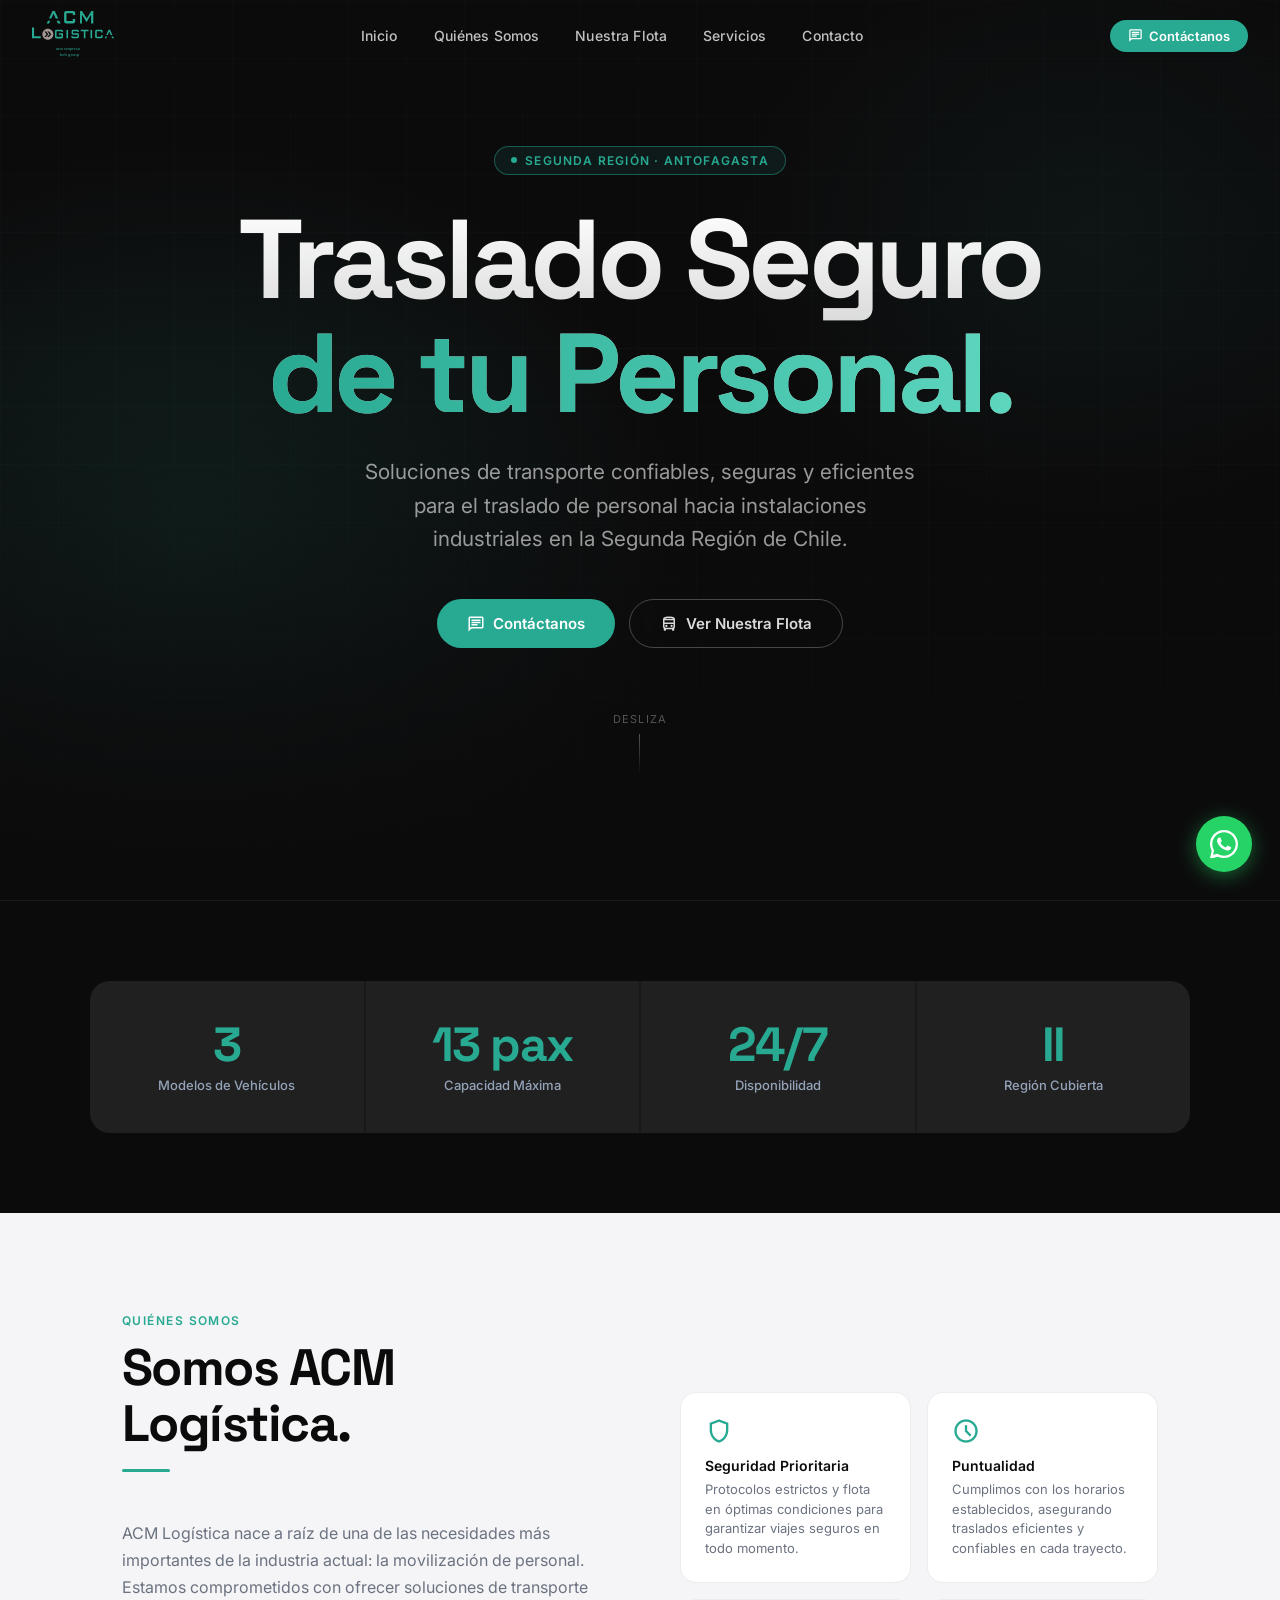
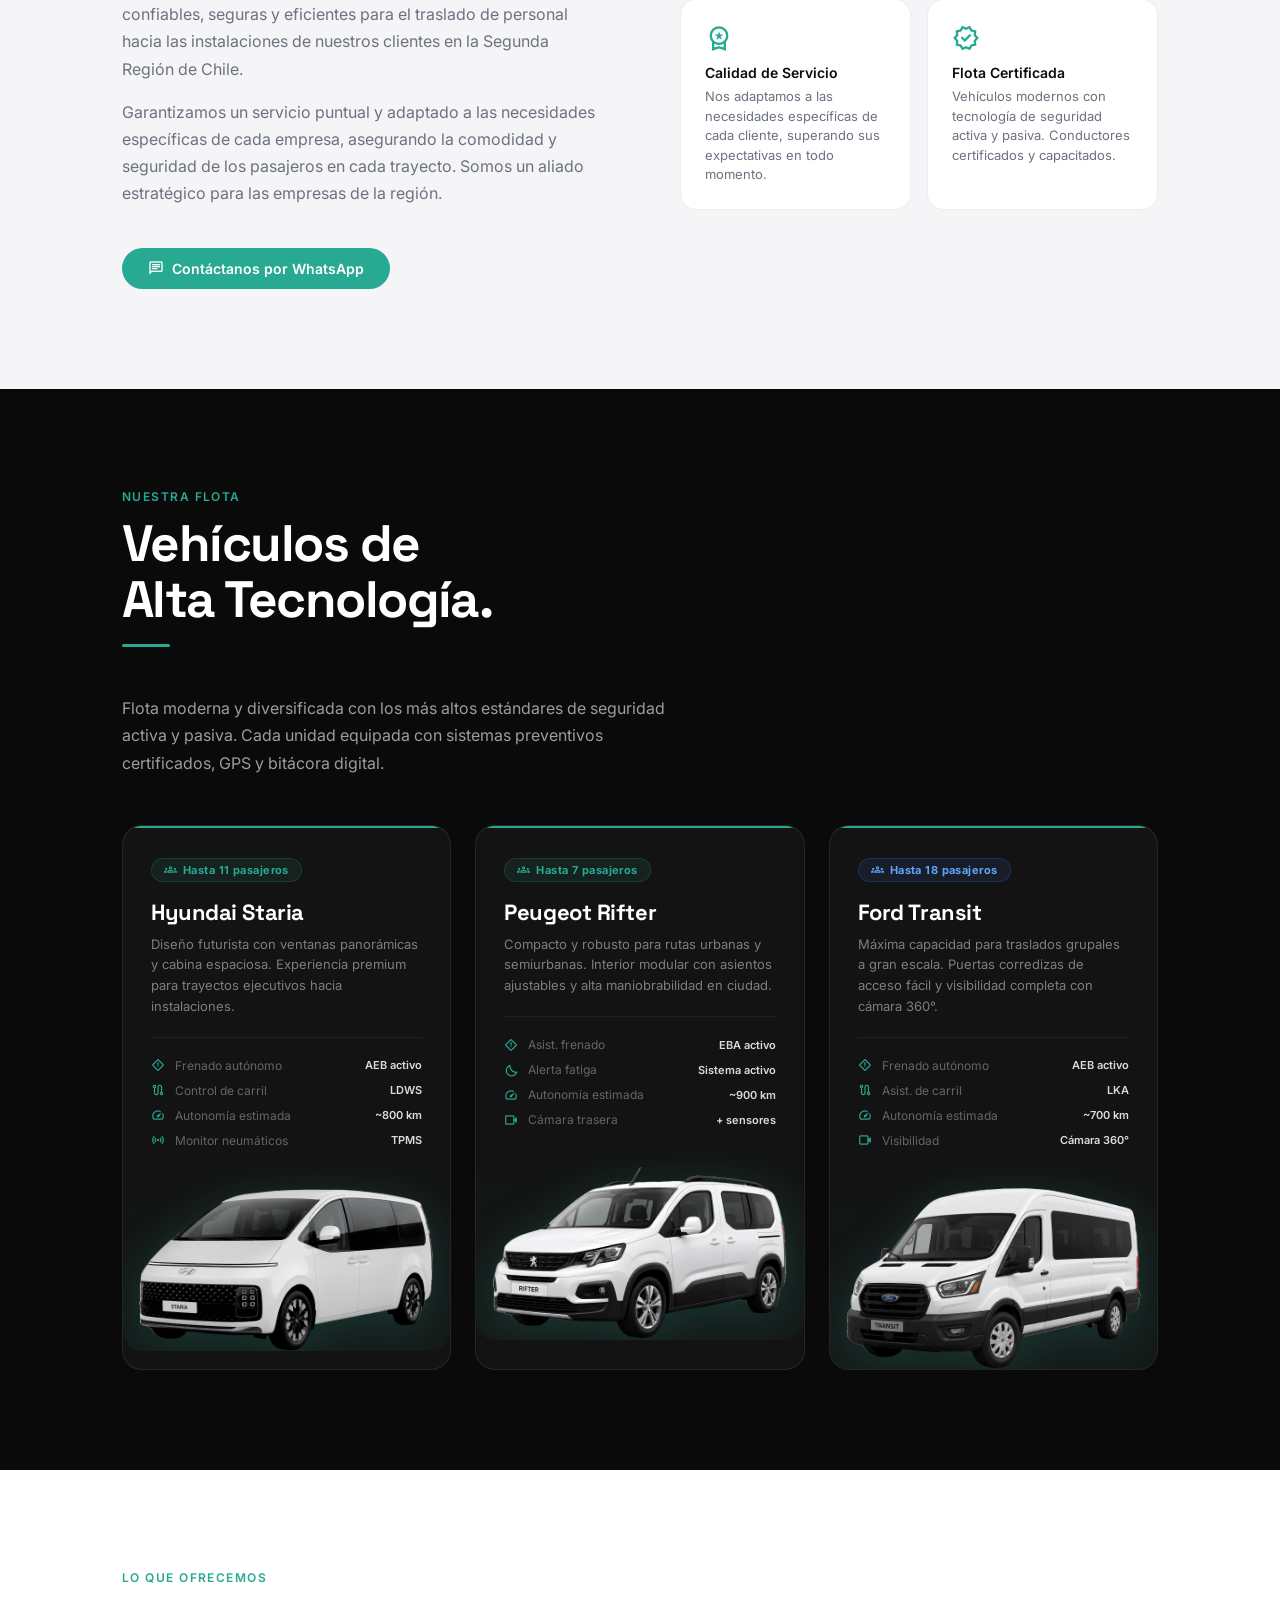
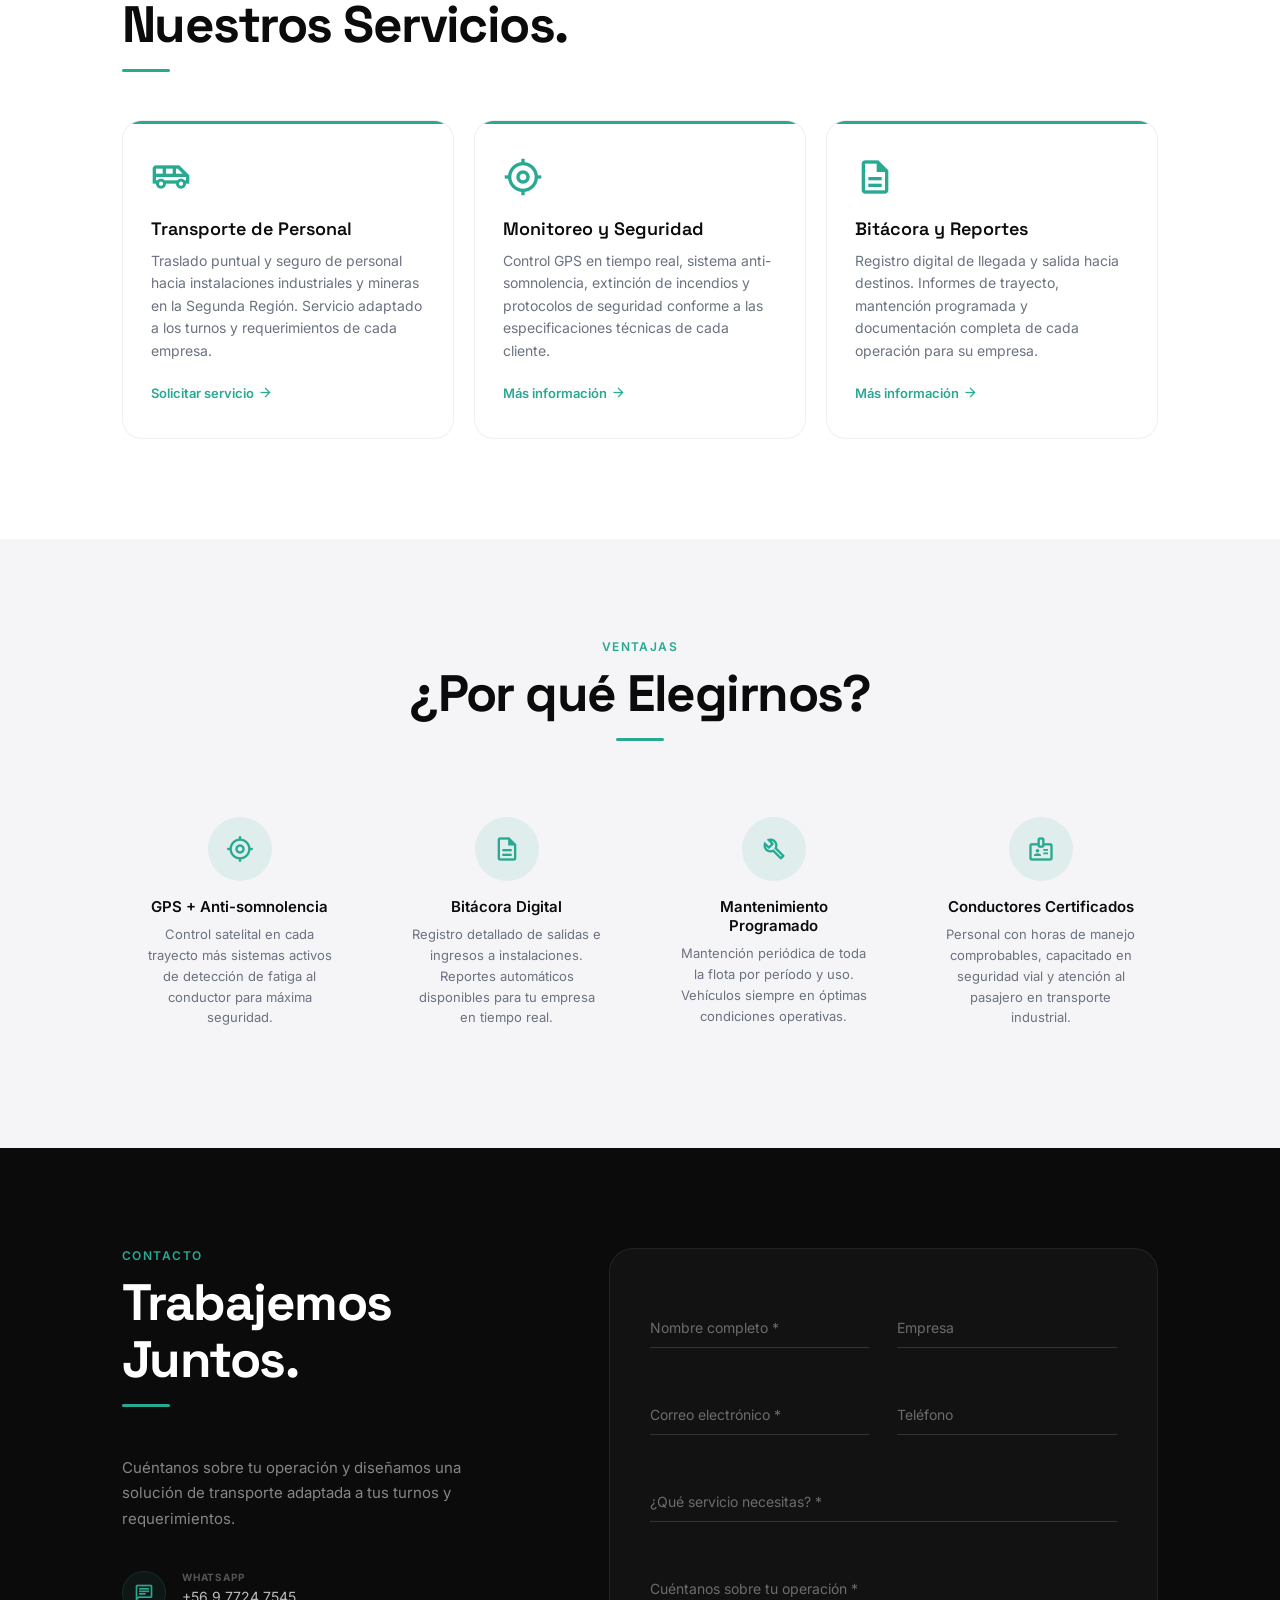
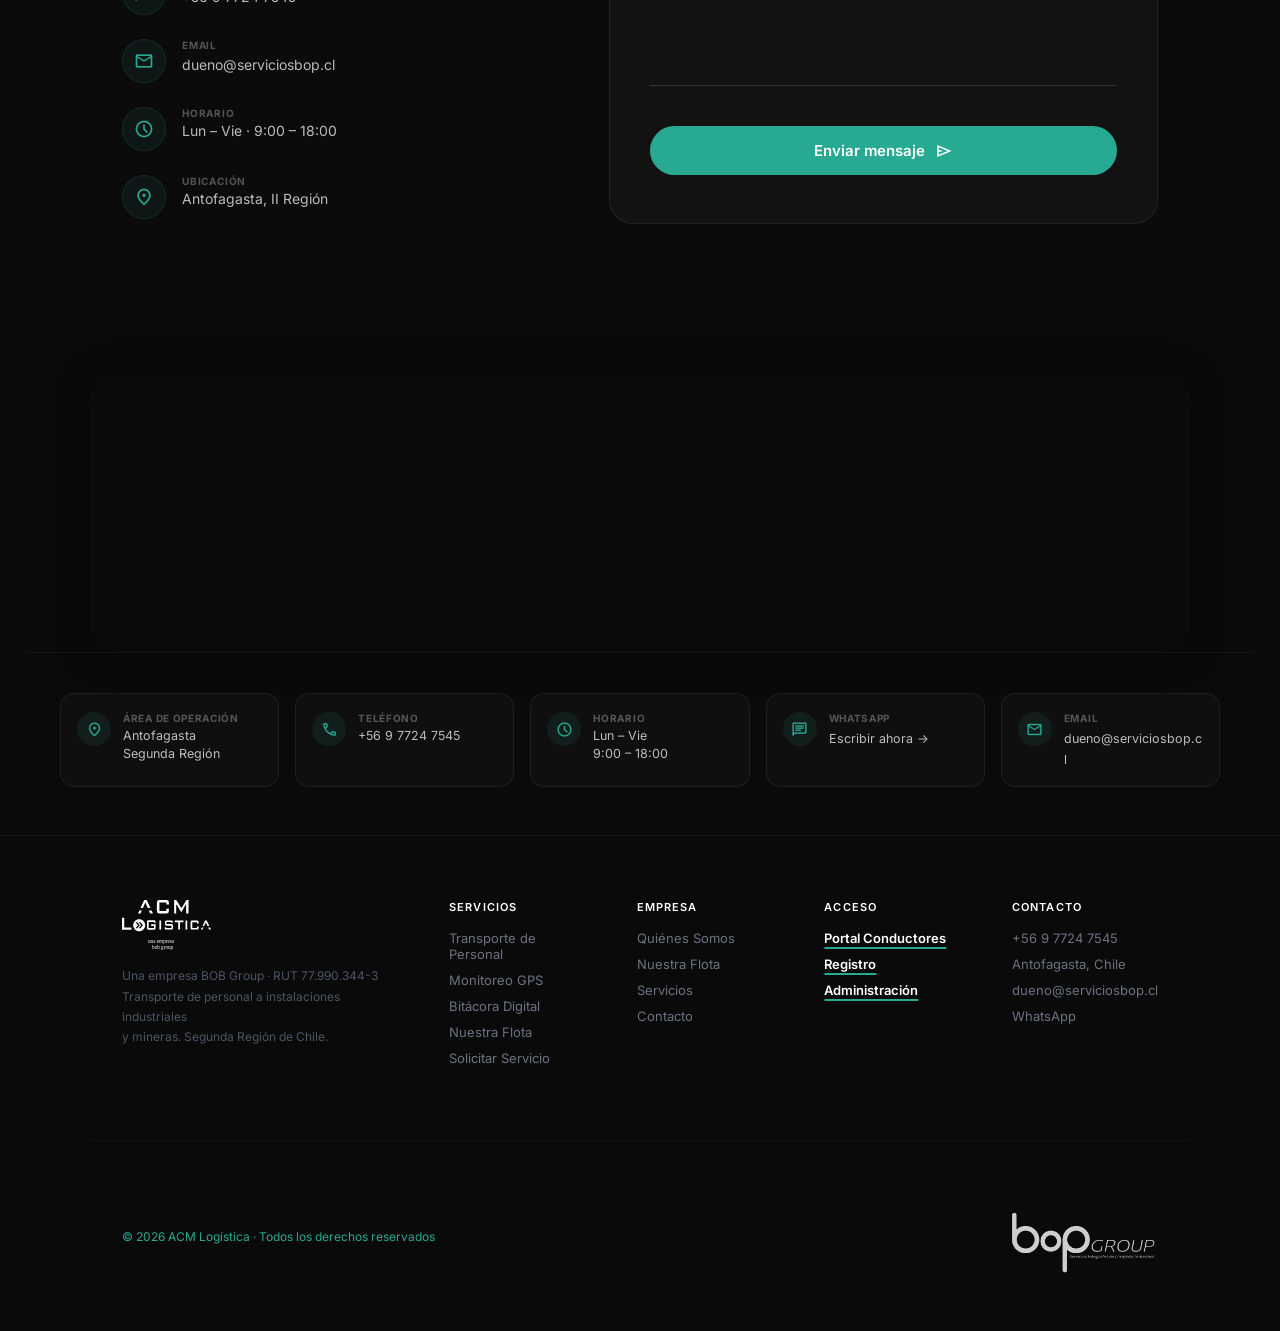
==== commit b0c431b2: "fix: improve map info cards layout on mobile — horizontal scroll carousel Co-Authored-By: Claude Son" ====
--- a/index.html
+++ b/index.html
@@ -511,7 +511,7 @@
 }
 .mic-icon span { font-size: 17px; color: var(--primary); }
 .mic-title { font-size: 10px; font-weight: 700; letter-spacing: .07em; text-transform: uppercase; color: rgba(255,255,255,.3); margin-bottom: 3px; }
-.mic-val { font-size: 12.5px; color: rgba(255,255,255,.72); text-decoration: none; line-height: 1.4; }
+.mic-val { font-size: 12.5px; color: rgba(255,255,255,.72); text-decoration: none; line-height: 1.4; word-break: break-word; }
 a.mic-val:hover { color: var(--primary); }
 
 /* ── Imagen en tarjetas de flota ─────────────────────────── */
@@ -817,7 +817,8 @@
     .footer-brand { grid-column: 1 / -1; }
     .footer-bottom { flex-direction: column; gap: 6px; text-align: center; }
     .fleet-grid { grid-template-columns: 1fr 1fr; }
-    .map-strip  { grid-template-columns: repeat(3, 1fr); }
+    .map-strip  { grid-template-columns: repeat(3, 1fr); gap: 12px; padding: 28px 20px 36px; }
+    .mic { padding: 14px 12px; }
     .map-section { padding: 32px 16px 0; }
     .map-iframe-wrap { height: 220px; border-radius: 20px; }
     .map-iframe-wrap:hover { height: 220px; }
@@ -832,12 +833,31 @@
     .why-grid { grid-template-columns: 1fr 1fr; }
     .section-inner { padding: 72px 20px; }
     .fleet-grid { grid-template-columns: 1fr; }
-    .map-strip  { grid-template-columns: 1fr 1fr; padding: 28px 16px 36px; }
     .map-section { padding: 24px 12px 0; }
     .map-iframe-wrap { height: 180px; border-radius: 16px; }
     .map-iframe-wrap:hover { height: 180px; }
     .map-iframe-wrap.map-expanded { height: 320px; }
     .map-iframe-wrap iframe { height: 320px; }
+
+    /* Cards de cobertura: scroll horizontal tipo carrusel */
+    .map-strip {
+        display: flex;
+        flex-direction: row;
+        overflow-x: auto;
+        scroll-snap-type: x mandatory;
+        -webkit-overflow-scrolling: touch;
+        gap: 10px;
+        padding: 20px 16px 28px;
+        scrollbar-width: none;
+        border-top: none;
+    }
+    .map-strip::-webkit-scrollbar { display: none; }
+    .mic {
+        min-width: 158px;
+        max-width: 158px;
+        flex-shrink: 0;
+        scroll-snap-align: start;
+    }
 }
 </style>
 </head>
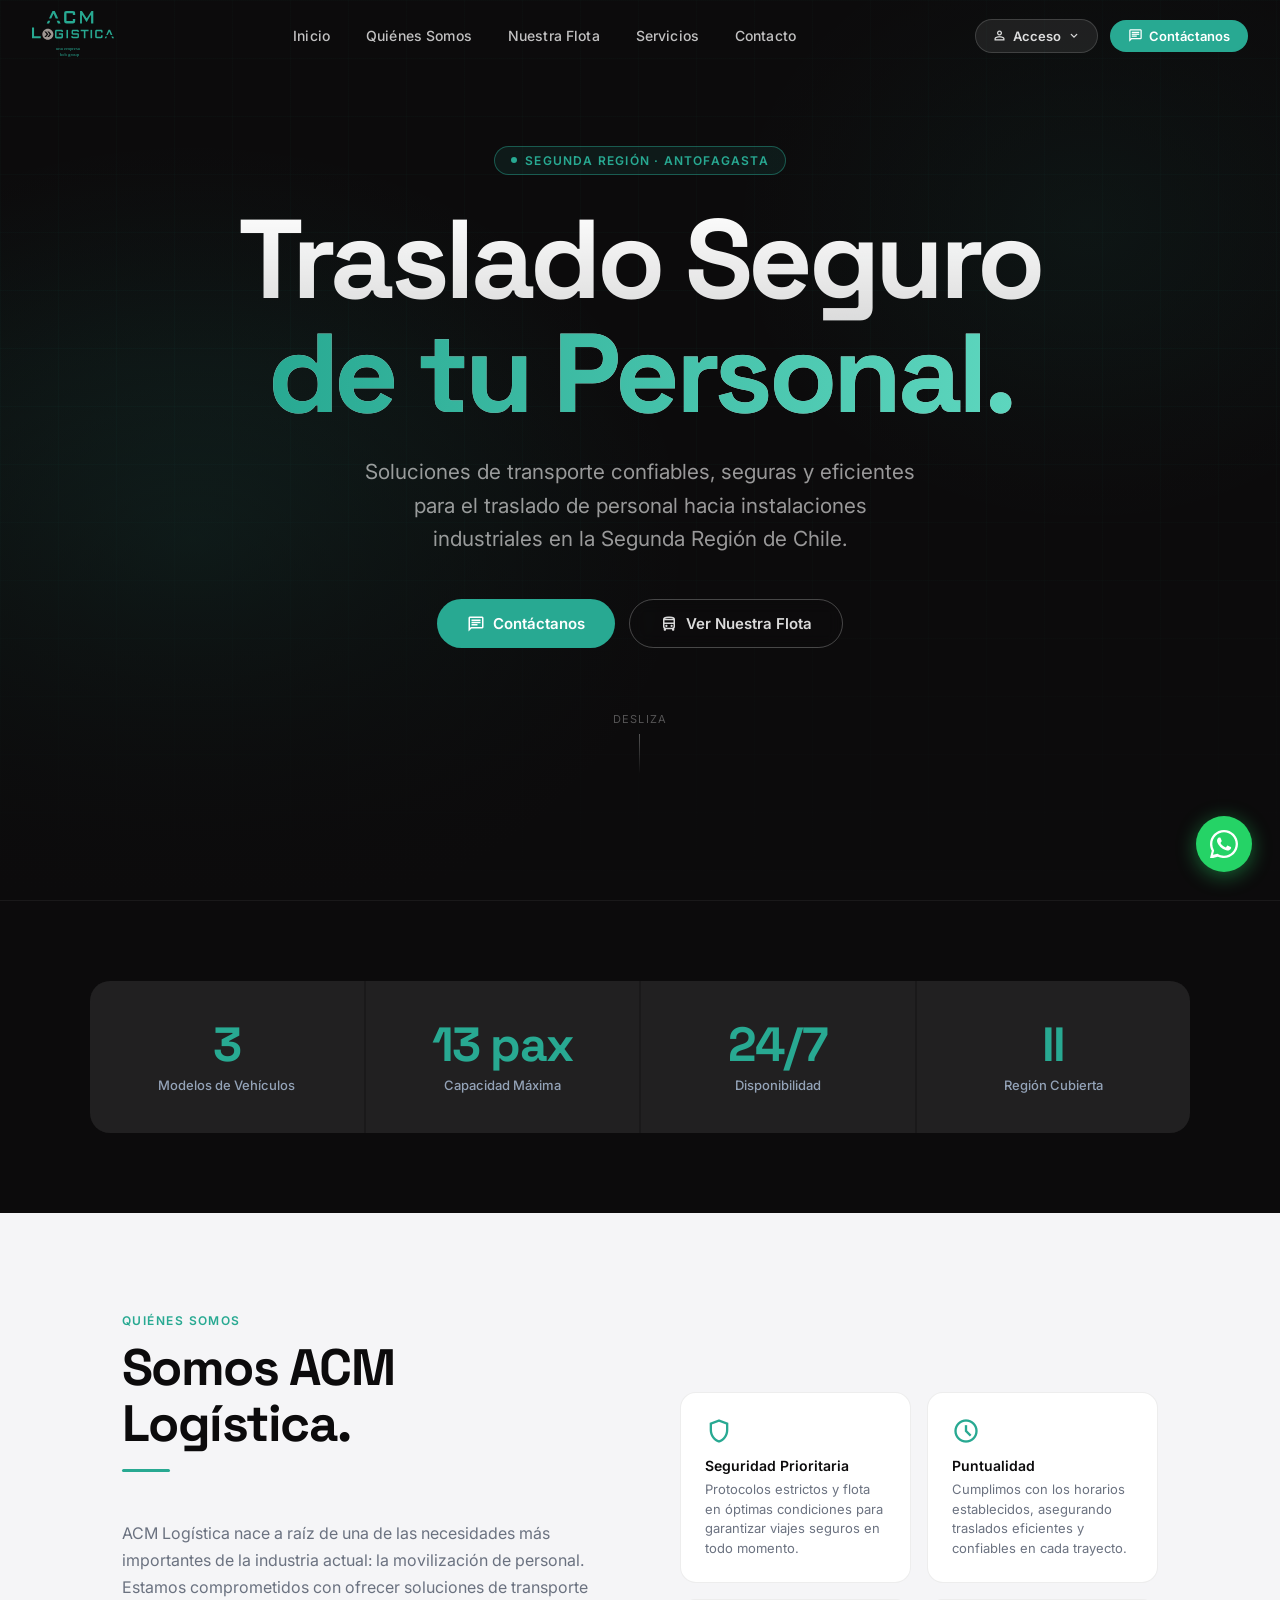
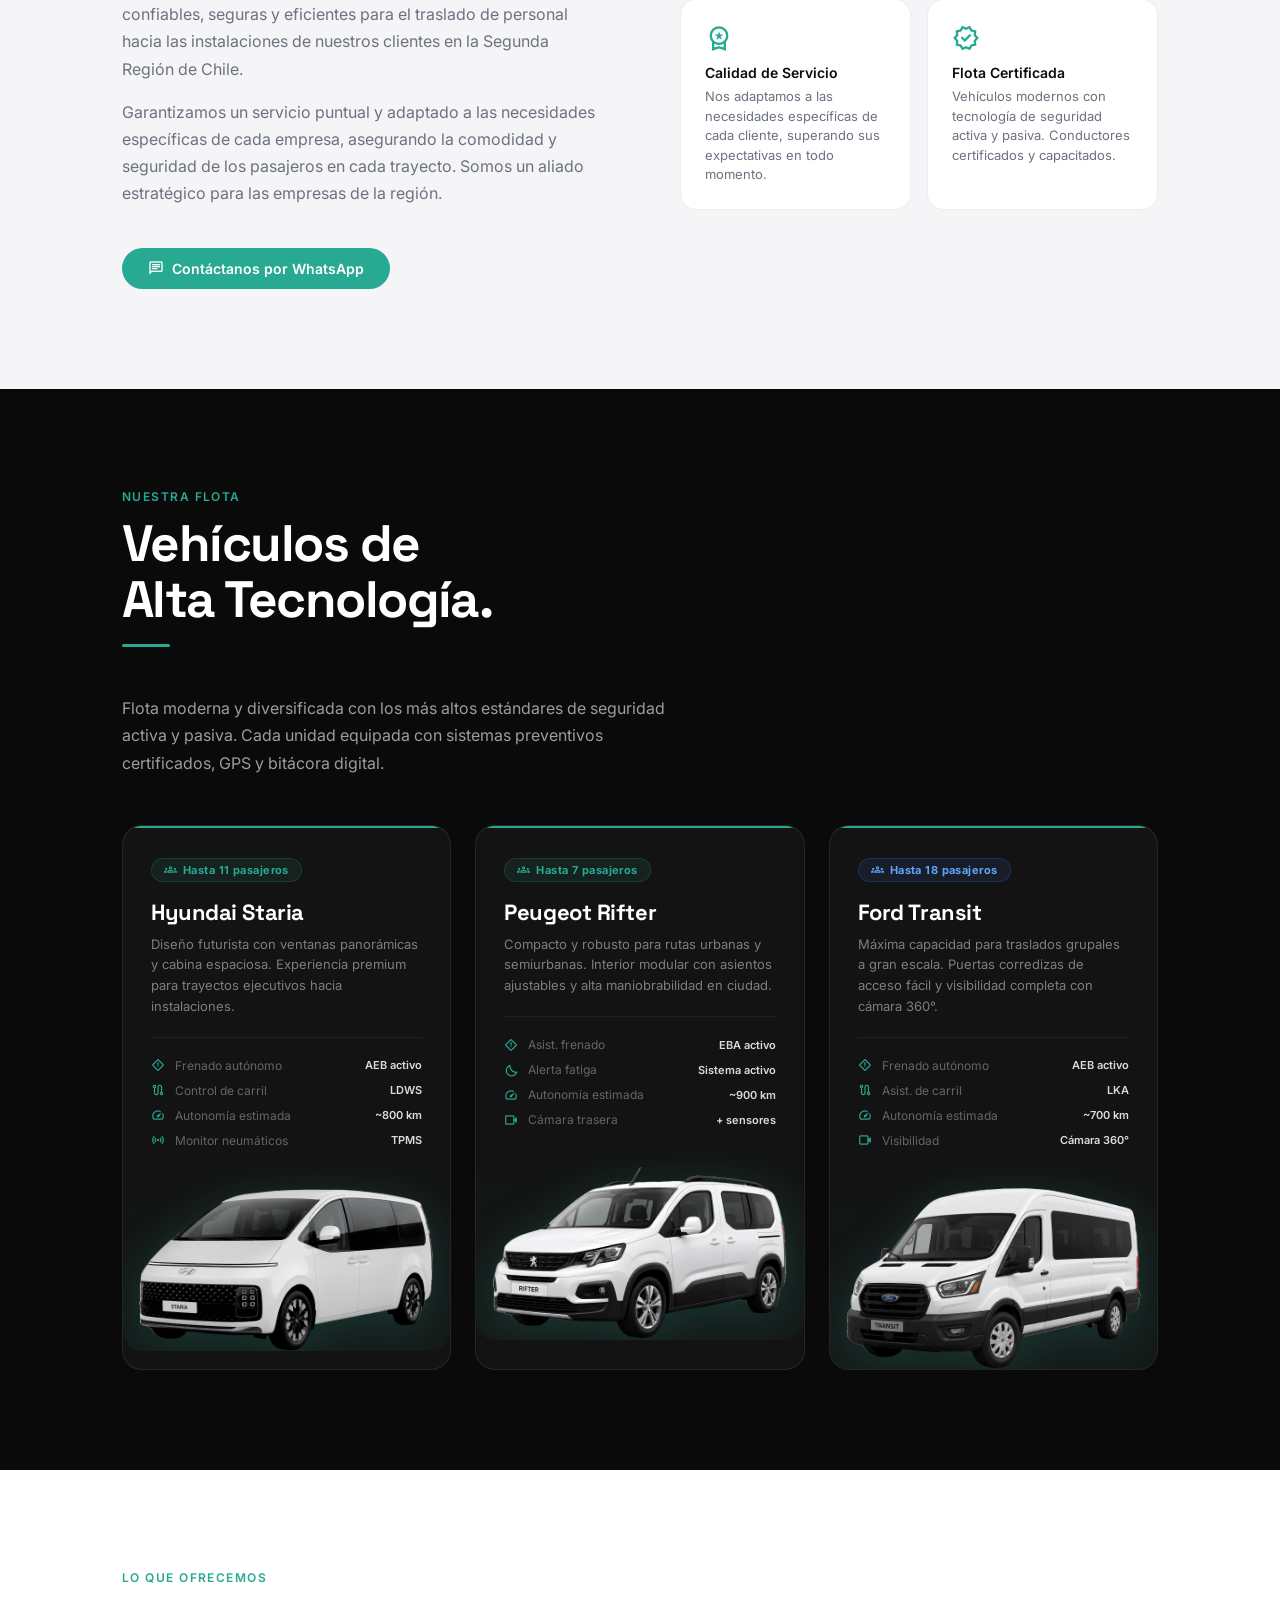
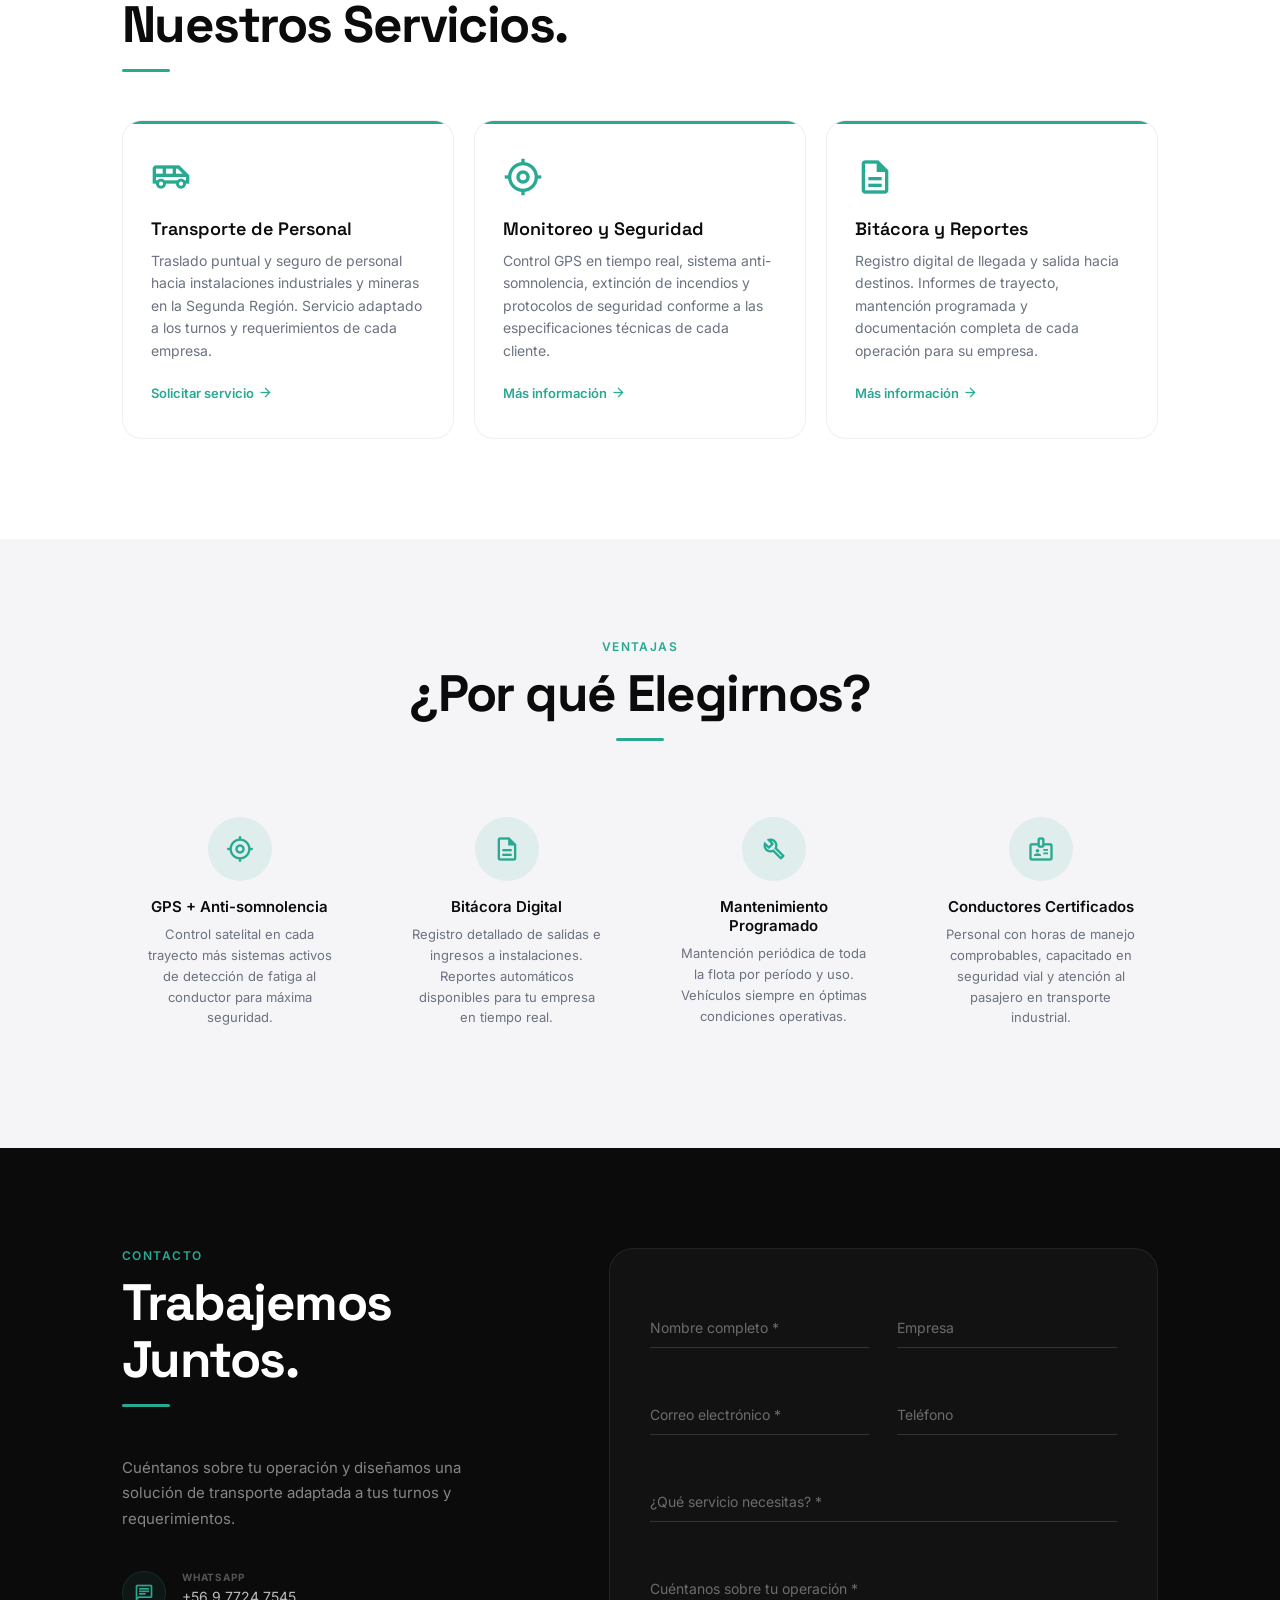
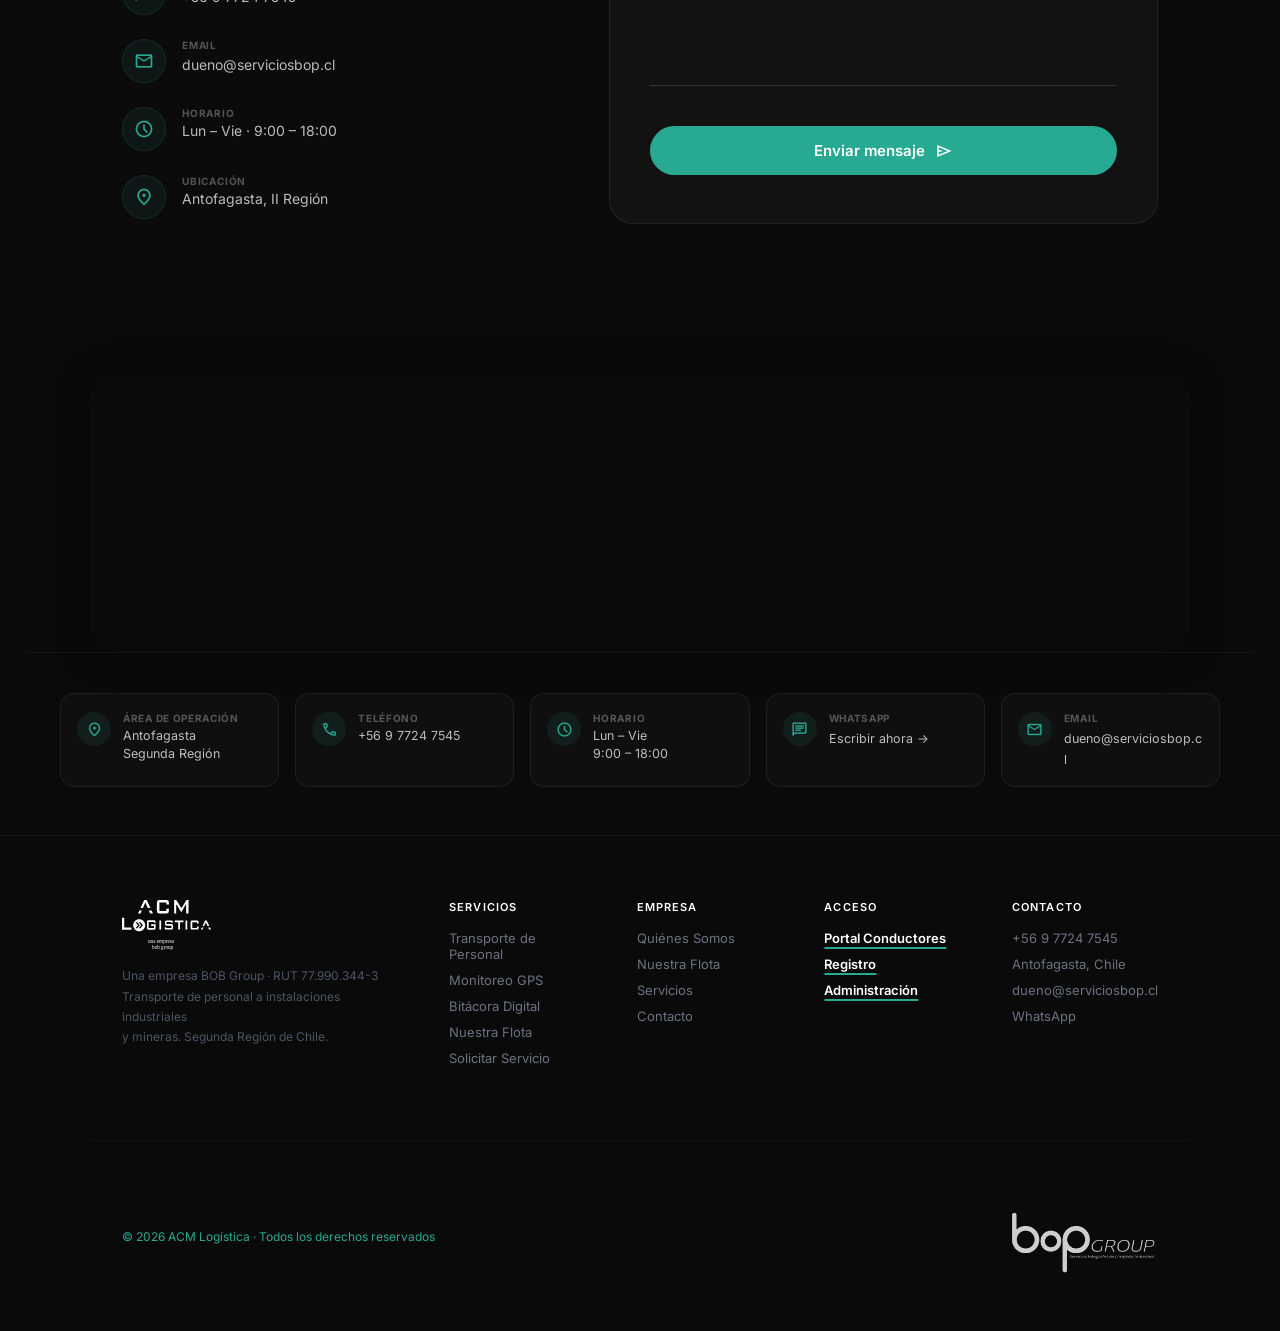
==== commit d79b3bb3: "feat: token-based registration link + Acceso dropdown + password 2026-05 - Admin generates 2h-expiry" ====
--- a/index.html
+++ b/index.html
@@ -601,6 +601,53 @@
     flex-shrink: 0;
 }
 .footer-bop-logo:hover { opacity: 1; }
+
+/* ── Dropdown Acceso ────────────────────────────────────── */
+.acceso-wrap { position: relative; }
+.btn-acceso {
+    display: flex; align-items: center; gap: 6px;
+    padding: 8px 16px;
+    border-radius: 980px;
+    font-size: 13px; font-weight: 600;
+    background: rgba(255,255,255,.08);
+    border: 1px solid rgba(255,255,255,.15);
+    color: rgba(255,255,255,.85);
+    cursor: pointer;
+    font-family: 'Inter', sans-serif;
+    transition: background .2s, border-color .2s;
+}
+.btn-acceso:hover { background: rgba(255,255,255,.14); border-color: rgba(255,255,255,.28); }
+.acceso-arrow { transition: transform .25s; line-height: 1; }
+.acceso-wrap.open .acceso-arrow { transform: rotate(180deg); }
+.acceso-menu {
+    display: none;
+    position: absolute;
+    top: calc(100% + 10px); right: 0;
+    width: 230px;
+    background: rgba(14,14,14,.97);
+    border: 1px solid rgba(255,255,255,.1);
+    border-radius: 16px;
+    padding: 6px;
+    backdrop-filter: blur(24px);
+    -webkit-backdrop-filter: blur(24px);
+    box-shadow: 0 20px 60px rgba(0,0,0,.55);
+    z-index: 200;
+}
+.acceso-wrap.open .acceso-menu { display: block; animation: fadeDown .2s cubic-bezier(.25,1,.5,1); }
+@keyframes fadeDown { from { opacity:0; transform:translateY(-8px); } to { opacity:1; transform:translateY(0); } }
+.acceso-item {
+    display: flex; align-items: center; gap: 12px;
+    padding: 10px 12px;
+    border-radius: 10px;
+    text-decoration: none;
+    color: rgba(255,255,255,.72);
+    transition: background .15s, color .15s;
+}
+.acceso-item:hover { background: rgba(40,169,146,.1); color: var(--primary); }
+.acceso-item-icon { font-size: 20px; color: var(--primary); flex-shrink: 0; }
+.acceso-item-title { font-size: 13px; font-weight: 600; line-height: 1.2; margin: 0; }
+.acceso-item-sub { font-size: 11px; color: rgba(255,255,255,.3); }
+.acceso-divider { height: 1px; background: rgba(255,255,255,.07); margin: 4px 8px; }
 
 /* ── WhatsApp float ─────────────────────────────────────── */
 .wa-float {
@@ -887,6 +934,31 @@
         <a href="#contacto">Contacto</a>
     </nav>
     <div class="nav-actions">
+        <!-- Dropdown Acceso -->
+        <div class="acceso-wrap" id="acceso-wrap">
+            <button class="btn-acceso" id="btn-acceso" onclick="toggleAcceso()" aria-expanded="false">
+                <span class="material-symbols-outlined" style="font-size:15px;">person</span>
+                Acceso
+                <span class="material-symbols-outlined acceso-arrow" style="font-size:14px;">expand_more</span>
+            </button>
+            <div class="acceso-menu" id="acceso-menu">
+                <a href="./conductores/login.html" class="acceso-item">
+                    <span class="material-symbols-outlined acceso-item-icon">badge</span>
+                    <div>
+                        <p class="acceso-item-title">Iniciar sesión</p>
+                        <span class="acceso-item-sub">Portal conductores</span>
+                    </div>
+                </a>
+                <div class="acceso-divider"></div>
+                <a href="./admin/login.html" class="acceso-item">
+                    <span class="material-symbols-outlined acceso-item-icon">admin_panel_settings</span>
+                    <div>
+                        <p class="acceso-item-title">Administración</p>
+                        <span class="acceso-item-sub">Panel de control</span>
+                    </div>
+                </a>
+            </div>
+        </div>
         <a href="https://wa.me/56977247545" target="_blank" class="btn-nav">
             <span class="material-symbols-outlined" style="font-size:15px;">chat</span>
             Contáctanos
@@ -907,6 +979,15 @@
     <a href="https://wa.me/56977247545" target="_blank" class="btn-nav" style="width:fit-content;">
         <span class="material-symbols-outlined" style="font-size:15px;">chat</span>
         Contáctanos
+    </a>
+    <div style="height:1px;background:rgba(255,255,255,.08);margin:4px 0;"></div>
+    <a href="./conductores/login.html" onclick="closeMobileMenu()" style="color:var(--primary);font-weight:600;">
+        <span class="material-symbols-outlined" style="font-size:16px;vertical-align:middle;margin-right:6px;">badge</span>
+        Portal Conductores
+    </a>
+    <a href="./admin/login.html" onclick="closeMobileMenu()" style="color:rgba(255,255,255,.5);font-size:13px;">
+        <span class="material-symbols-outlined" style="font-size:15px;vertical-align:middle;margin-right:6px;">admin_panel_settings</span>
+        Administración
     </a>
 </div>
 
@@ -1546,6 +1627,17 @@
     obs.observe(wrap);
 })();
 
+// ── Dropdown Acceso ───────────────────────────────────────────────────────
+function toggleAcceso() {
+    const wrap = document.getElementById('acceso-wrap');
+    const open = wrap.classList.toggle('open');
+    document.getElementById('btn-acceso').setAttribute('aria-expanded', open);
+}
+document.addEventListener('click', function(e) {
+    const wrap = document.getElementById('acceso-wrap');
+    if (wrap && !wrap.contains(e.target)) wrap.classList.remove('open');
+});
+
 function resetContactForm() {
     const form = document.getElementById('contactForm');
     form.reset();
